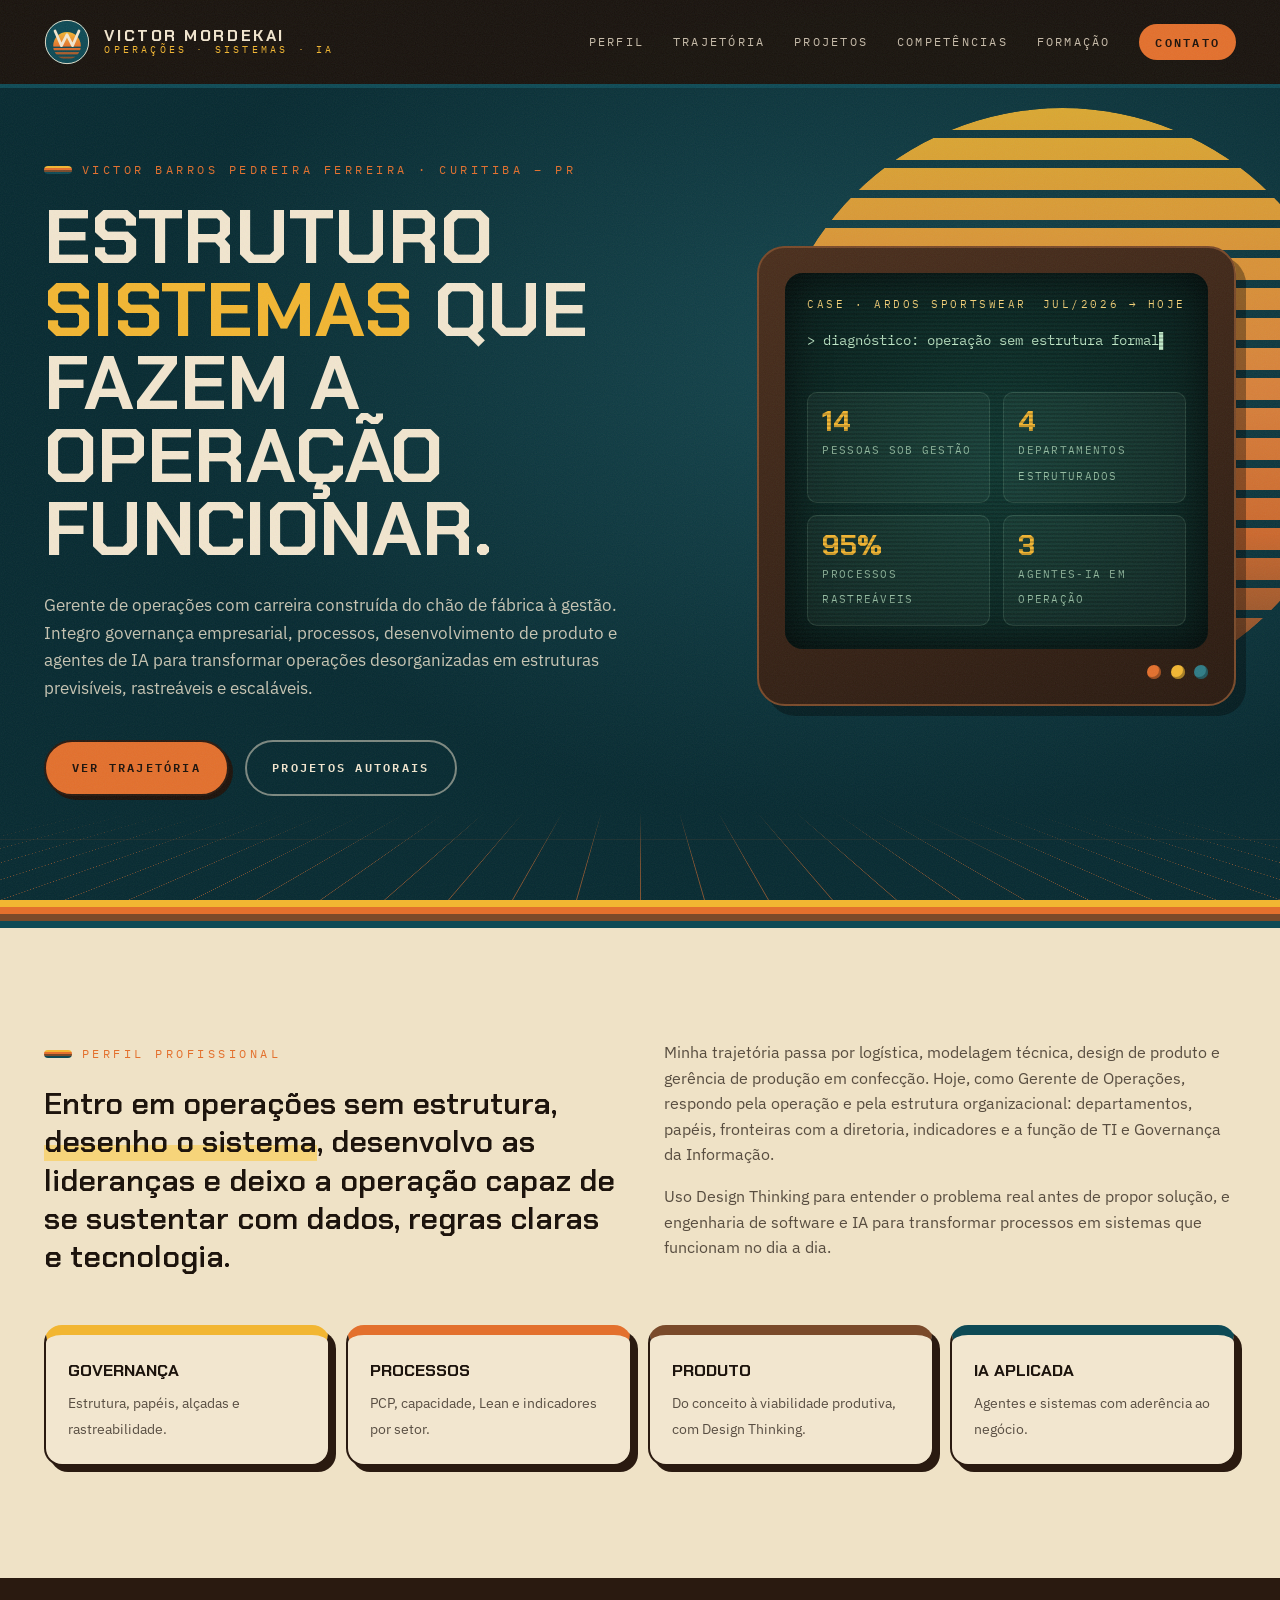
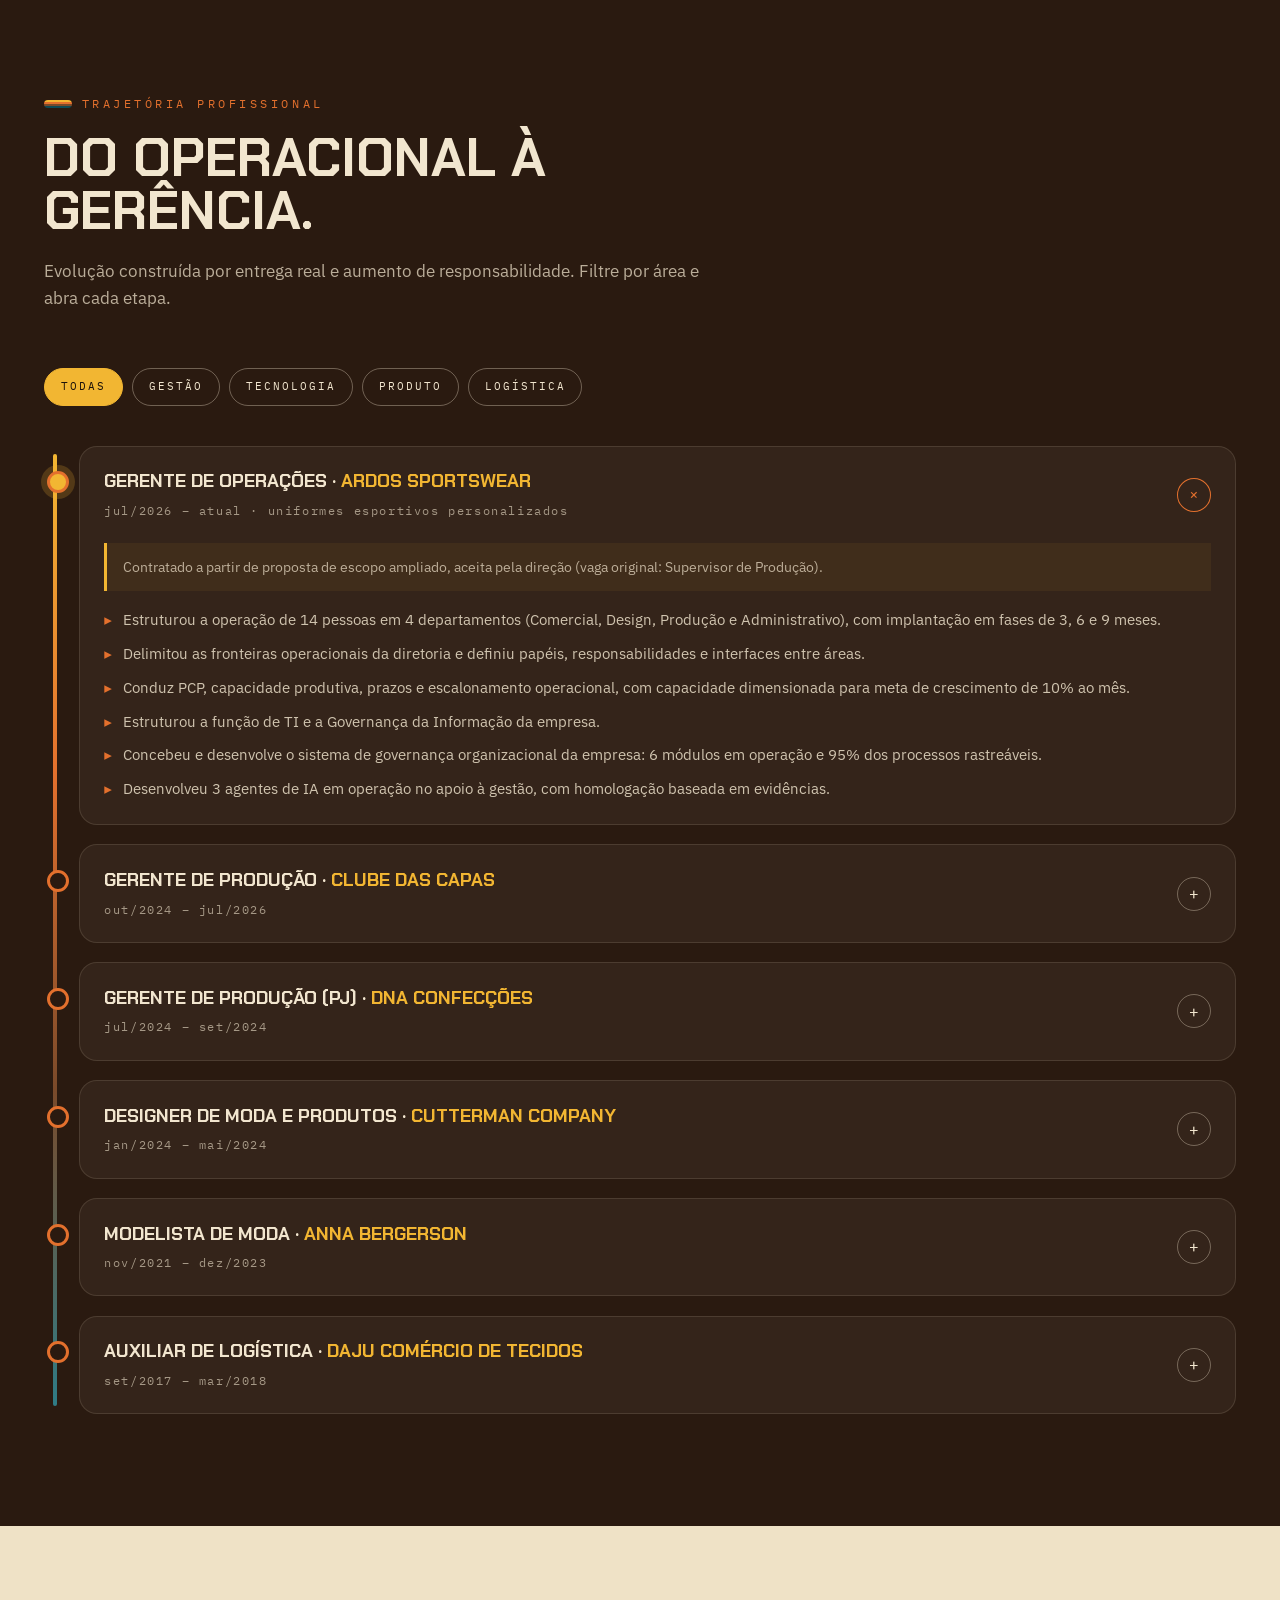
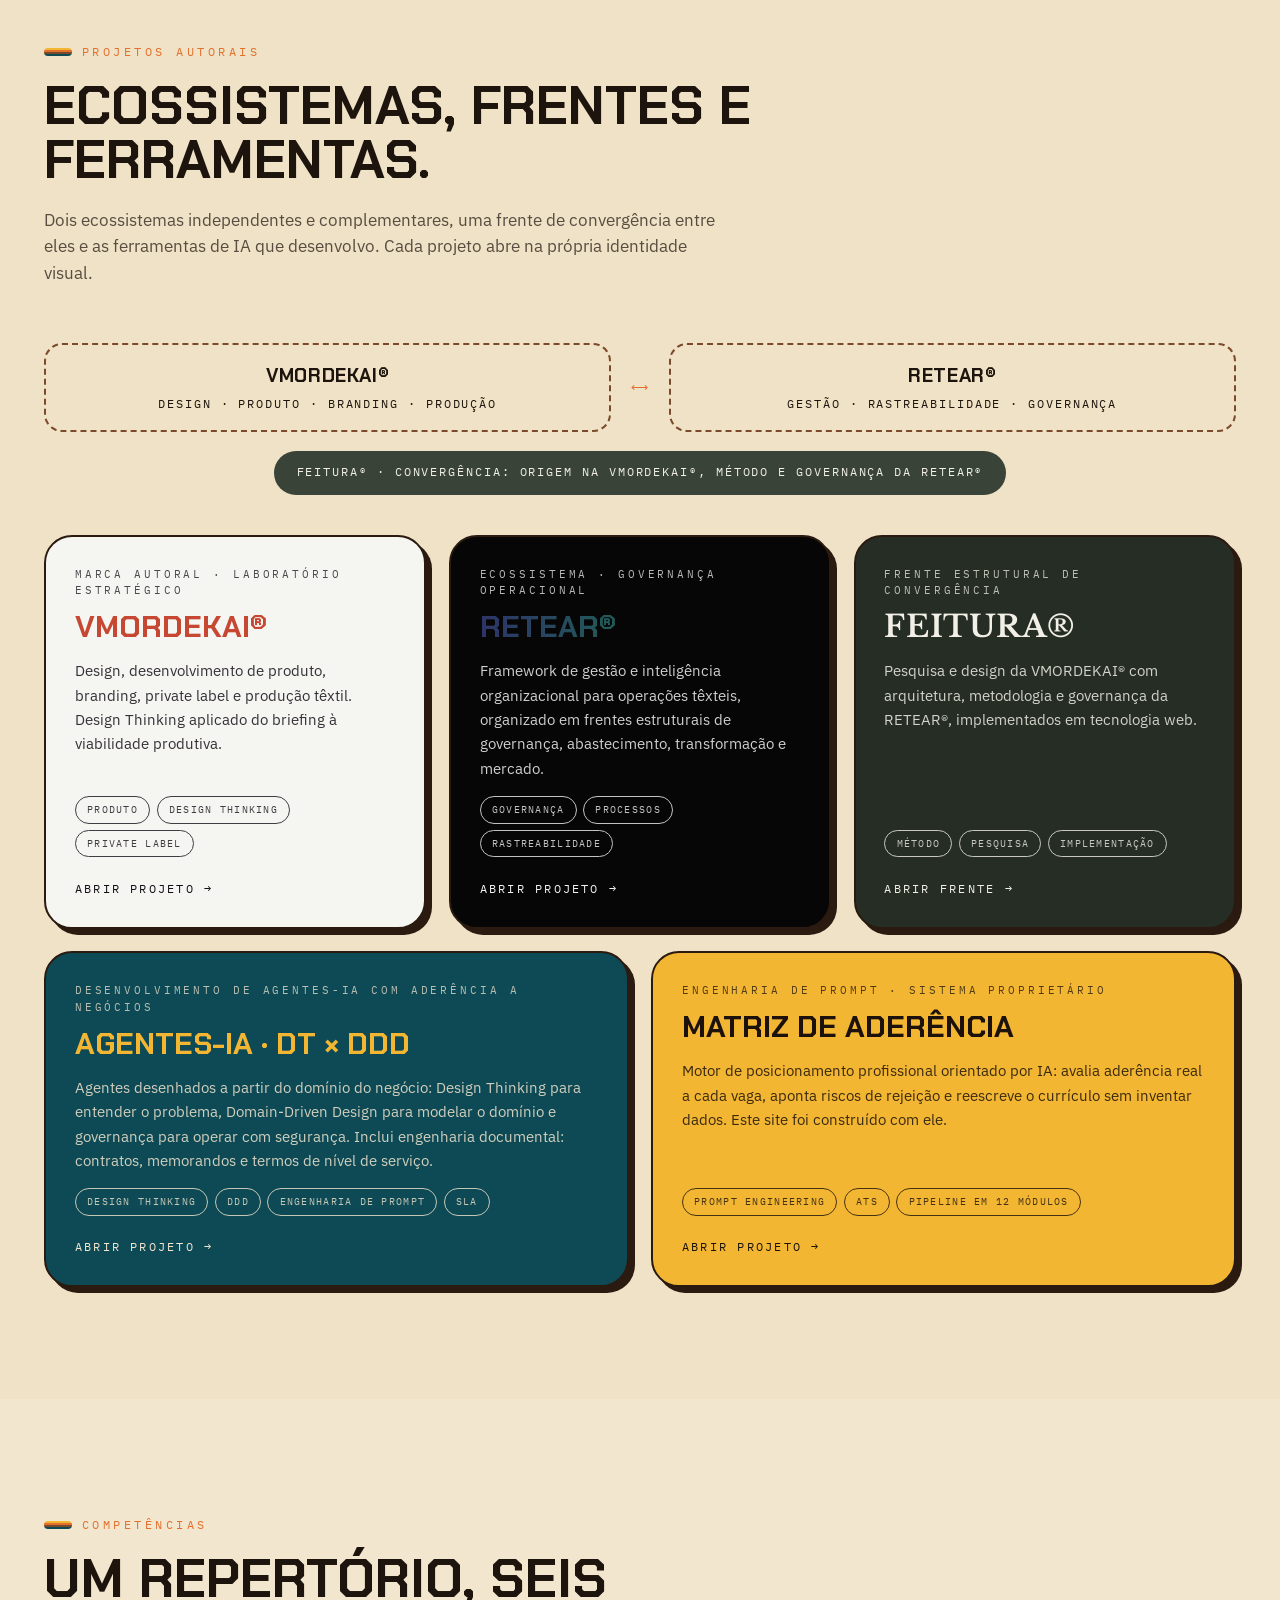
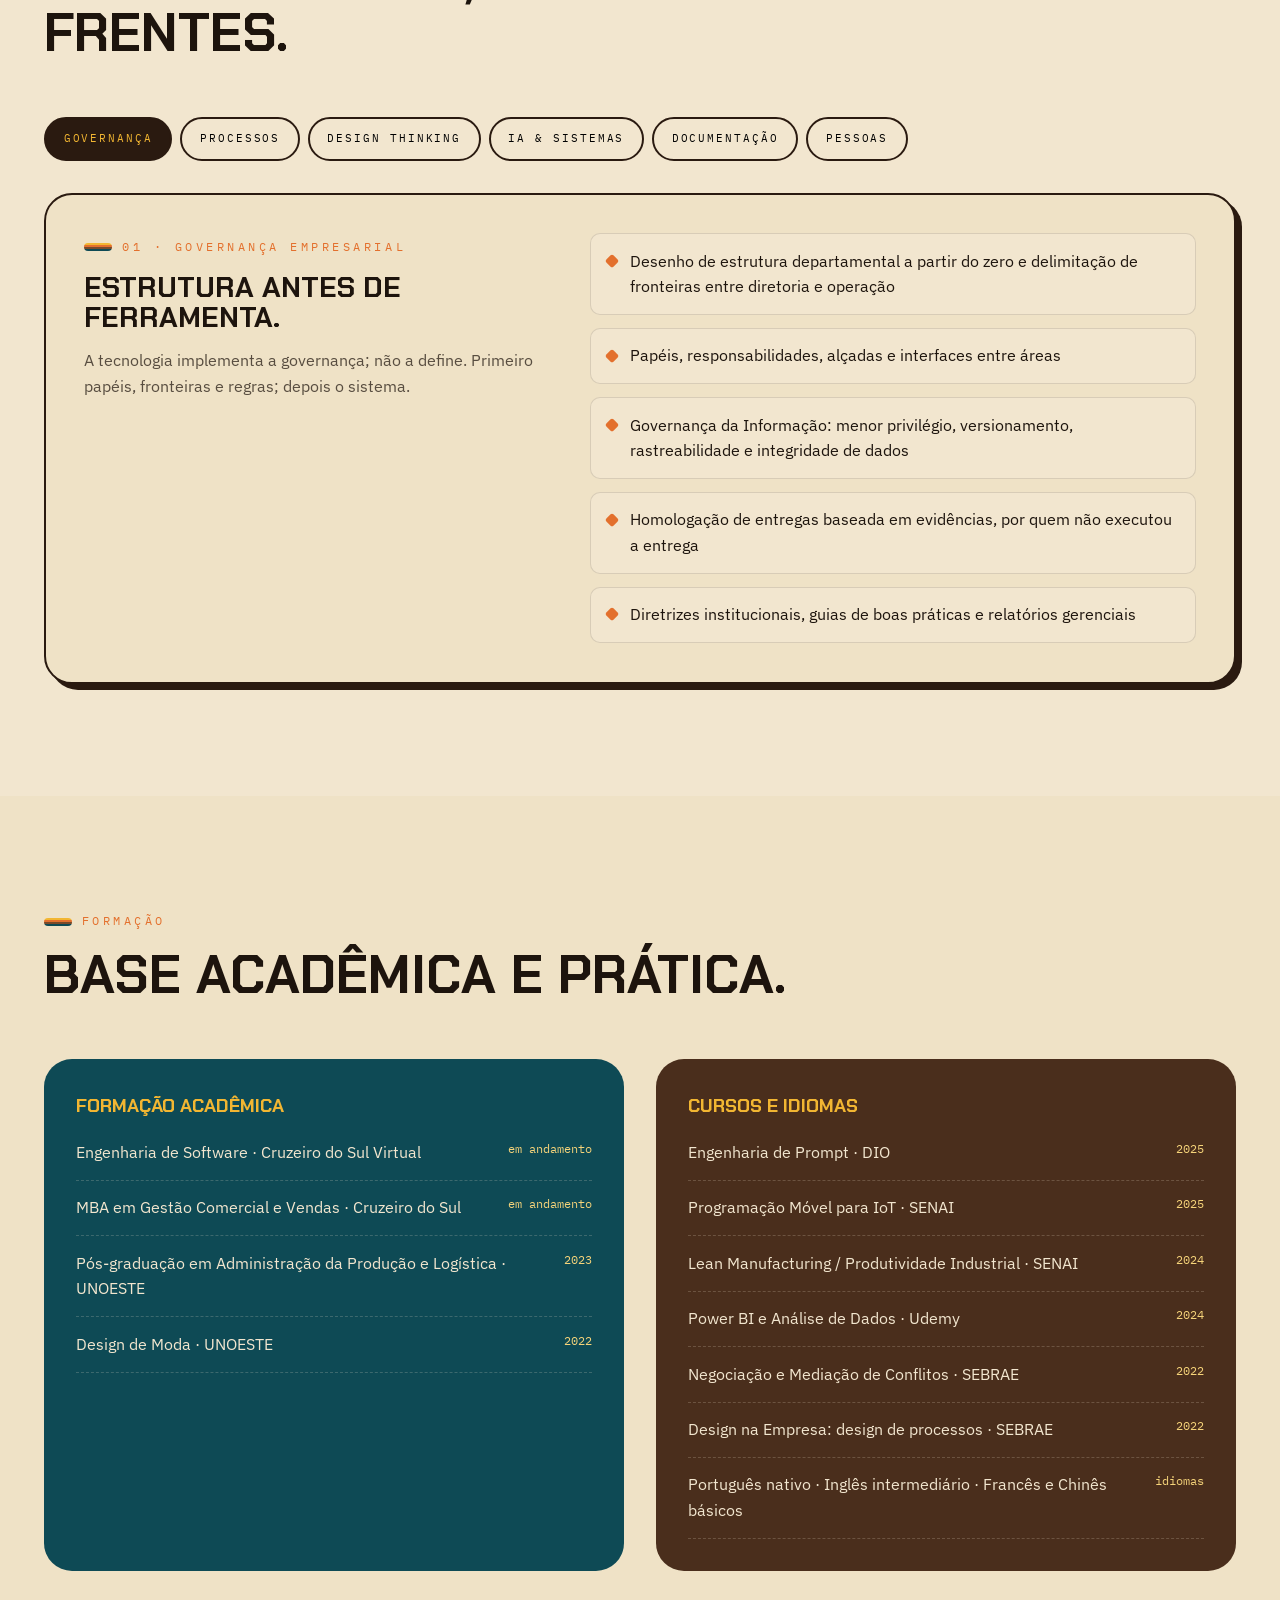
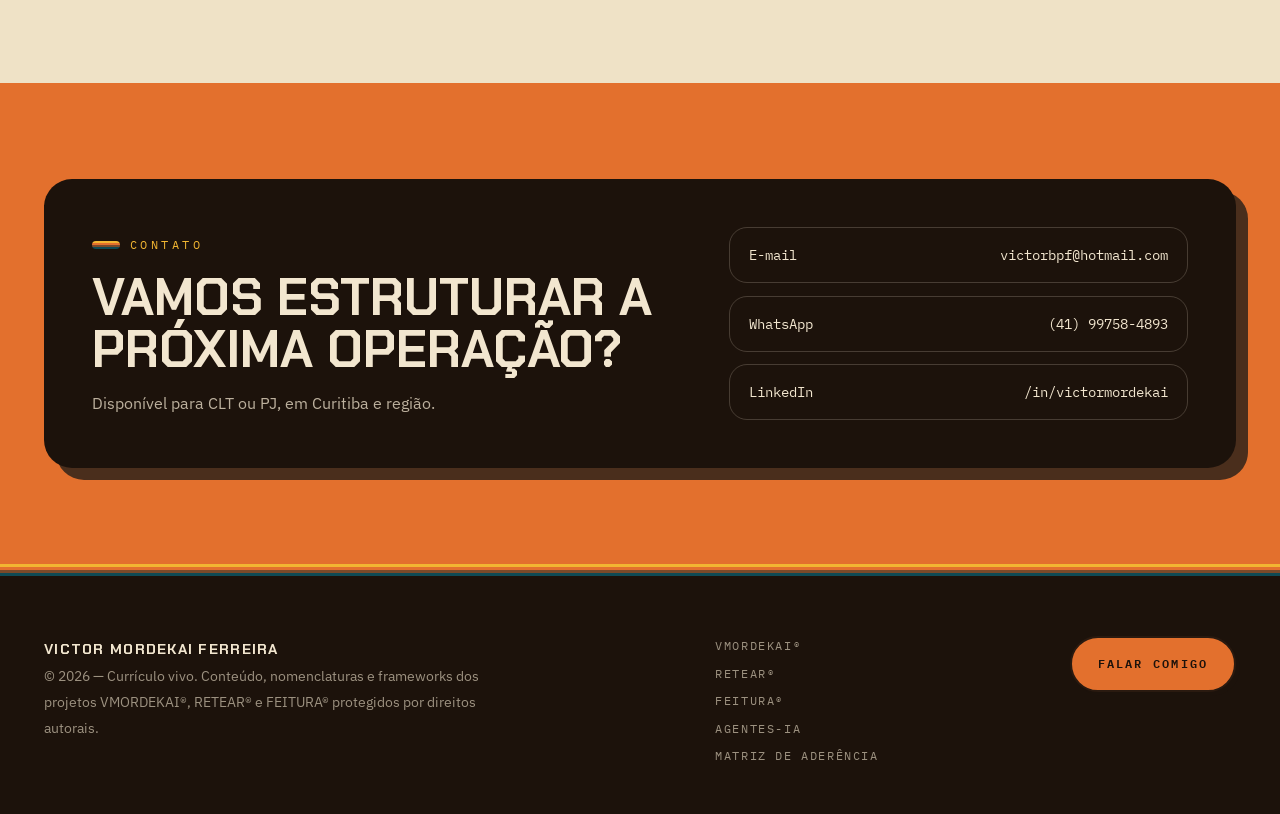
==== index.html @ 7880bbe9 "atualização" ====
<!DOCTYPE html>
<html lang="pt-BR">
<head>

  <!-- ========================================
       META TAGS — CURRÍCULO VIVO · VICTOR MORDEKAI
  ========================================= -->

  <meta charset="utf-8">
  <meta name="viewport" content="width=device-width, initial-scale=1.0">

  <title>Victor Mordekai Ferreira | Governança empresarial, processos, produto e agentes-IA</title>

  <meta name="description"
  content="Currículo vivo de Victor Barros Pedreira Ferreira: gerente de operações e estruturador de sistemas organizacionais. Governança empresarial, processos, desenvolvimento de produto, Design Thinking e agentes de IA com aderência a negócios.">

  <meta name="author" content="Victor Mordekai Ferreira">
  <meta name="theme-color" content="#2a1a10">

  <meta property="og:title" content="Victor Mordekai Ferreira | Currículo vivo">
  <meta property="og:description" content="Do chão de fábrica à governança de dados e IA: estruturação de operações, produtos e sistemas.">
  <meta property="og:type" content="website">
  <meta property="og:locale" content="pt_BR">

  <link rel="icon" type="image/svg+xml" href="assets/icon/vm-mark.svg">

  <!-- ========================================
       TIPOGRAFIA
  ========================================= -->

  <link rel="preconnect" href="https://fonts.googleapis.com">
  <link rel="preconnect" href="https://fonts.gstatic.com" crossorigin>
  <link href="https://fonts.googleapis.com/css2?family=Chakra+Petch:wght@500;600;700&family=IBM+Plex+Mono:wght@400;600&family=IBM+Plex+Sans:wght@400;500;600&family=Libre+Baskerville&display=swap" rel="stylesheet">

  <!-- ========================================
       CSS — NÚCLEO
  ========================================= -->

  <link rel="stylesheet" href="css/core/variables.css">
  <link rel="stylesheet" href="css/core/base.css">
  <link rel="stylesheet" href="css/core/navigation.css">
  <link rel="stylesheet" href="css/core/components.css">
  <link rel="stylesheet" href="css/core/footer.css">
  <link rel="stylesheet" href="css/core/responsive.css">

</head>

<body class="page-curriculo">

  <div class="noise" aria-hidden="true"></div>

  <!-- ========================================
       NAV (estrutura RETEAR®)
  ========================================= -->

  <header class="nav" id="navbar">
    <div class="container nav-inner">

      <button class="menu-toggle" id="menu-toggle" aria-label="Abrir menu" aria-expanded="false" aria-controls="nav-menu">☰</button>

      <a href="index.html" class="logo">
        <img src="assets/icon/vm-mark.svg" alt="" class="logo-symbol">
        <span class="logo-text">
          <span class="name">Victor Mordekai</span>
          <span class="sub">Operações · Sistemas · IA</span>
        </span>
      </a>

      <nav class="nav-menu" id="nav-menu" aria-label="Navegação principal">
        <a href="#perfil">Perfil</a>
        <a href="#trajetoria">Trajetória</a>
        <a href="#projetos">Projetos</a>
        <a href="#competencias">Competências</a>
        <a href="#formacao">Formação</a>
        <a href="#contato" class="nav-cta">Contato</a>
      </nav>

    </div>
  </header>

  <main>

    <!-- ========================================
         HERO
    ========================================= -->

    <section class="hero">

      <div class="hero-sun" aria-hidden="true"></div>
      <div class="hero-horizon" aria-hidden="true"></div>

      <div class="container hero-content">

        <div class="hero-text">

          <span class="eyebrow">Victor Barros Pedreira Ferreira · Curitiba – PR</span>

          <h1>Estruturo <em>sistemas</em> que fazem a operação funcionar.</h1>

          <p>
            Gerente de operações com carreira construída do chão de fábrica à gestão.
            Integro governança empresarial, processos, desenvolvimento de produto e agentes de IA
            para transformar operações desorganizadas em estruturas previsíveis, rastreáveis e escaláveis.
          </p>

          <div class="hero-actions">
            <a href="#trajetoria" class="btn btn-primary">Ver trajetória</a>
            <a href="#projetos" class="btn btn-secondary">Projetos autorais</a>
          </div>

        </div>

        <aside class="console" aria-label="Indicadores do case atual">

          <div class="console-screen">

            <div class="console-head">
              <span>case · ARDOS Sportswear</span>
              <span>jul/2026 → hoje</span>
            </div>

            <p class="console-type" id="console-type" aria-live="off"></p>

            <div class="metrics">
              <div class="metric"><strong data-count="14">14</strong><span>pessoas sob gestão</span></div>
              <div class="metric"><strong data-count="4">4</strong><span>departamentos estruturados</span></div>
              <div class="metric"><strong data-count="95" data-suffix="%">95%</strong><span>processos rastreáveis</span></div>
              <div class="metric"><strong data-count="3">3</strong><span>agentes-IA em operação</span></div>
            </div>

          </div>

          <div class="console-knobs" aria-hidden="true"><i></i><i></i><i></i></div>

        </aside>

      </div>

    </section>

    <div class="stripe-band" aria-hidden="true"></div>

    <!-- ========================================
         PERFIL
    ========================================= -->

    <section class="section" id="perfil">
      <div class="container">

        <div class="profile-grid fade-up">

          <div>
            <span class="eyebrow">Perfil profissional</span>
            <p class="profile-lead" style="margin-top:1.2rem">
              Entro em operações sem estrutura, <mark>desenho o sistema</mark>, desenvolvo as lideranças
              e deixo a operação capaz de se sustentar com dados, regras claras e tecnologia.
            </p>
          </div>

          <div class="profile-text">
            <p>
              Minha trajetória passa por logística, modelagem técnica, design de produto e gerência
              de produção em confecção. Hoje, como Gerente de Operações, respondo pela operação e pela
              estrutura organizacional: departamentos, papéis, fronteiras com a diretoria, indicadores
              e a função de TI e Governança da Informação.
            </p>
            <p>
              Uso Design Thinking para entender o problema real antes de propor solução, e engenharia
              de software e IA para transformar processos em sistemas que funcionam no dia a dia.
            </p>
          </div>

        </div>

        <div class="pillars fade-up">
          <div class="pillar"><b>Governança</b><span>Estrutura, papéis, alçadas e rastreabilidade.</span></div>
          <div class="pillar"><b>Processos</b><span>PCP, capacidade, Lean e indicadores por setor.</span></div>
          <div class="pillar"><b>Produto</b><span>Do conceito à viabilidade produtiva, com Design Thinking.</span></div>
          <div class="pillar"><b>IA aplicada</b><span>Agentes e sistemas com aderência ao negócio.</span></div>
        </div>

      </div>
    </section>

    <!-- ========================================
         TRAJETÓRIA
    ========================================= -->

    <section class="section timeline-section" id="trajetoria">
      <div class="container">

        <div class="section-head fade-up">
          <span class="eyebrow">Trajetória profissional</span>
          <h2>Do operacional à gerência.</h2>
          <p>Evolução construída por entrega real e aumento de responsabilidade. Filtre por área e abra cada etapa.</p>
        </div>

        <div class="filters" role="group" aria-label="Filtrar trajetória">
          <button class="chip is-active" data-filter="todas" aria-pressed="true">Todas</button>
          <button class="chip" data-filter="gestao" aria-pressed="false">Gestão</button>
          <button class="chip" data-filter="tecnologia" aria-pressed="false">Tecnologia</button>
          <button class="chip" data-filter="produto" aria-pressed="false">Produto</button>
          <button class="chip" data-filter="logistica" aria-pressed="false">Logística</button>
        </div>

        <div class="timeline">

          <article class="role is-current" data-area="gestao tecnologia">
            <button class="role-toggle" aria-expanded="false">
              <span>
                <h3>Gerente de Operações · <span class="org">ARDOS Sportswear</span></h3>
                <span class="period">jul/2026 – atual · uniformes esportivos personalizados</span>
              </span>
              <span class="plus" aria-hidden="true">+</span>
            </button>
            <div class="role-body">
              <p class="role-context">Contratado a partir de proposta de escopo ampliado, aceita pela direção (vaga original: Supervisor de Produção).</p>
              <ul>
                <li>Estruturou a operação de 14 pessoas em 4 departamentos (Comercial, Design, Produção e Administrativo), com implantação em fases de 3, 6 e 9 meses.</li>
                <li>Delimitou as fronteiras operacionais da diretoria e definiu papéis, responsabilidades e interfaces entre áreas.</li>
                <li>Conduz PCP, capacidade produtiva, prazos e escalonamento operacional, com capacidade dimensionada para meta de crescimento de 10% ao mês.</li>
                <li>Estruturou a função de TI e a Governança da Informação da empresa.</li>
                <li>Concebeu e desenvolve o sistema de governança organizacional da empresa: 6 módulos em operação e 95% dos processos rastreáveis.</li>
                <li>Desenvolveu 3 agentes de IA em operação no apoio à gestão, com homologação baseada em evidências.</li>
              </ul>
            </div>
          </article>

          <article class="role" data-area="gestao tecnologia">
            <button class="role-toggle" aria-expanded="false">
              <span>
                <h3>Gerente de Produção · <span class="org">Clube das Capas</span></h3>
                <span class="period">out/2024 – jul/2026</span>
              </span>
              <span class="plus" aria-hidden="true">+</span>
            </button>
            <div class="role-body">
              <ul>
                <li>Gestão de equipe e dos processos industriais, alinhando a produção às demandas de clientes.</li>
                <li>Apoio à integração do ERP com os módulos de vendas e CRM, conectando pedido comercial e programação da produção.</li>
                <li>Controle da capacidade produtiva com planilhas próprias em Excel avançado, com algoritmos de capacidade.</li>
              </ul>
            </div>
          </article>

          <article class="role" data-area="gestao">
            <button class="role-toggle" aria-expanded="false">
              <span>
                <h3>Gerente de Produção (PJ) · <span class="org">DNA Confecções</span></h3>
                <span class="period">jul/2024 – set/2024</span>
              </span>
              <span class="plus" aria-hidden="true">+</span>
            </button>
            <div class="role-body">
              <ul>
                <li>Implantação de fluxos produtivos, otimização de prazos de entrega e reorganização da capacidade de produção.</li>
              </ul>
            </div>
          </article>

          <article class="role" data-area="produto">
            <button class="role-toggle" aria-expanded="false">
              <span>
                <h3>Designer de Moda e Produtos · <span class="org">Cutterman Company</span></h3>
                <span class="period">jan/2024 – mai/2024</span>
              </span>
              <span class="plus" aria-hidden="true">+</span>
            </button>
            <div class="role-body">
              <ul>
                <li>Desenvolvimento de produtos autorais, integrando criação e planejamento produtivo.</li>
              </ul>
            </div>
          </article>

          <article class="role" data-area="produto">
            <button class="role-toggle" aria-expanded="false">
              <span>
                <h3>Modelista de Moda · <span class="org">Anna Bergerson</span></h3>
                <span class="period">nov/2021 – dez/2023</span>
              </span>
              <span class="plus" aria-hidden="true">+</span>
            </button>
            <div class="role-body">
              <ul>
                <li>Modelagem e prototipagem técnica, alinhando prazos com a produção e as equipes.</li>
              </ul>
            </div>
          </article>

          <article class="role" data-area="logistica">
            <button class="role-toggle" aria-expanded="false">
              <span>
                <h3>Auxiliar de Logística · <span class="org">Daju Comércio de Tecidos</span></h3>
                <span class="period">set/2017 – mar/2018</span>
              </span>
              <span class="plus" aria-hidden="true">+</span>
            </button>
            <div class="role-body">
              <ul>
                <li>Apoio à cadeia logística, controle de estoque e rotinas de expedição.</li>
              </ul>
            </div>
          </article>

        </div>

      </div>
    </section>

    <!-- ========================================
         PROJETOS AUTORAIS
    ========================================= -->

    <section class="section" id="projetos">
      <div class="container">

        <div class="section-head fade-up">
          <span class="eyebrow">Projetos autorais</span>
          <h2>Ecossistemas, frentes e ferramentas.</h2>
          <p>
            Dois ecossistemas independentes e complementares, uma frente de convergência entre eles
            e as ferramentas de IA que desenvolvo. Cada projeto abre na própria identidade visual.
          </p>
        </div>

        <div class="ecosystem fade-up" aria-label="Hierarquia dos projetos">
          <div class="eco-node"><b>VMORDEKAI®</b>design · produto · branding · produção</div>
          <div class="eco-link" aria-hidden="true">⟷</div>
          <div class="eco-node"><b>RETEAR®</b>gestão · rastreabilidade · governança</div>
          <div class="eco-bridge">FEITURA® · convergência: origem na VMORDEKAI®, método e governança da RETEAR®</div>
        </div>

        <div class="projects">

          <a href="pages/vmordekai.html" class="project-card card-vmordekai fade-up">
            <small>Marca autoral · laboratório estratégico</small>
            <h3>VMORDEKAI®</h3>
            <p>Design, desenvolvimento de produto, branding, private label e produção têxtil. Design Thinking aplicado do briefing à viabilidade produtiva.</p>
            <div class="tag-row"><span>Produto</span><span>Design Thinking</span><span>Private label</span></div>
            <span class="go">Abrir projeto</span>
          </a>

          <a href="pages/retear.html" class="project-card card-retear fade-up">
            <small>Ecossistema · governança operacional</small>
            <h3>RETEAR®</h3>
            <p>Framework de gestão e inteligência organizacional para operações têxteis, organizado em frentes estruturais de governança, abastecimento, transformação e mercado.</p>
            <div class="tag-row"><span>Governança</span><span>Processos</span><span>Rastreabilidade</span></div>
            <span class="go">Abrir projeto</span>
          </a>

          <a href="pages/feitura.html" class="project-card card-feitura fade-up">
            <small>Frente estrutural de convergência</small>
            <h3>FEITURA®</h3>
            <p>Pesquisa e design da VMORDEKAI® com arquitetura, metodologia e governança da RETEAR®, implementados em tecnologia web.</p>
            <div class="tag-row"><span>Método</span><span>Pesquisa</span><span>Implementação</span></div>
            <span class="go">Abrir frente</span>
          </a>

          <a href="pages/agentes-ia.html" class="project-card card-agentes wide fade-up">
            <small>Desenvolvimento de agentes-IA com aderência a negócios</small>
            <h3>Agentes-IA · DT × DDD</h3>
            <p>Agentes desenhados a partir do domínio do negócio: Design Thinking para entender o problema, Domain-Driven Design para modelar o domínio e governança para operar com segurança. Inclui engenharia documental: contratos, memorandos e termos de nível de serviço.</p>
            <div class="tag-row"><span>Design Thinking</span><span>DDD</span><span>Engenharia de prompt</span><span>SLA</span></div>
            <span class="go">Abrir projeto</span>
          </a>

          <a href="pages/matriz-aderencia.html" class="project-card card-matriz wide fade-up">
            <small>Engenharia de prompt · sistema proprietário</small>
            <h3>Matriz de Aderência</h3>
            <p>Motor de posicionamento profissional orientado por IA: avalia aderência real a cada vaga, aponta riscos de rejeição e reescreve o currículo sem inventar dados. Este site foi construído com ele.</p>
            <div class="tag-row"><span>Prompt engineering</span><span>ATS</span><span>Pipeline em 12 módulos</span></div>
            <span class="go">Abrir projeto</span>
          </a>

        </div>

      </div>
    </section>

    <!-- ========================================
         COMPETÊNCIAS
    ========================================= -->

    <section class="section skills-section" id="competencias">
      <div class="container">

        <div class="section-head fade-up">
          <span class="eyebrow">Competências</span>
          <h2>Um repertório, seis frentes.</h2>
        </div>

        <div class="tabs" role="tablist" aria-label="Frentes de competência">
          <button class="tab" role="tab" id="t-gov" aria-controls="p-gov" aria-selected="true">Governança</button>
          <button class="tab" role="tab" id="t-proc" aria-controls="p-proc" aria-selected="false" tabindex="-1">Processos</button>
          <button class="tab" role="tab" id="t-dt" aria-controls="p-dt" aria-selected="false" tabindex="-1">Design Thinking</button>
          <button class="tab" role="tab" id="t-ia" aria-controls="p-ia" aria-selected="false" tabindex="-1">IA &amp; sistemas</button>
          <button class="tab" role="tab" id="t-doc" aria-controls="p-doc" aria-selected="false" tabindex="-1">Documentação</button>
          <button class="tab" role="tab" id="t-pes" aria-controls="p-pes" aria-selected="false" tabindex="-1">Pessoas</button>
        </div>

        <div class="panel" role="tabpanel" id="p-gov" aria-labelledby="t-gov">
          <div>
            <span class="eyebrow">01 · Governança empresarial</span>
            <h3>Estrutura antes de ferramenta.</h3>
            <p>A tecnologia implementa a governança; não a define. Primeiro papéis, fronteiras e regras; depois o sistema.</p>
          </div>
          <ul class="skill-list">
            <li>Desenho de estrutura departamental a partir do zero e delimitação de fronteiras entre diretoria e operação</li>
            <li>Papéis, responsabilidades, alçadas e interfaces entre áreas</li>
            <li>Governança da Informação: menor privilégio, versionamento, rastreabilidade e integridade de dados</li>
            <li>Homologação de entregas baseada em evidências, por quem não executou a entrega</li>
            <li>Diretrizes institucionais, guias de boas práticas e relatórios gerenciais</li>
          </ul>
        </div>

        <div class="panel" role="tabpanel" id="p-proc" aria-labelledby="t-proc" hidden>
          <div>
            <span class="eyebrow">02 · Processos e operação</span>
            <h3>Capacidade real, não capacidade imaginada.</h3>
            <p>Planejamento conectado ao chão de fábrica, com indicadores que reduzem a subjetividade da gestão.</p>
          </div>
          <ul class="skill-list">
            <li>PCP, cronograma, capacidade produtiva, prazos e escalonamento operacional</li>
            <li>Lean Manufacturing, mapeamento e padronização de processos, melhoria contínua</li>
            <li>KPIs operacionais e comportamentais definidos por setor</li>
            <li>Sincronização entre comercial, design, produção e administrativo</li>
            <li>Cadeia completa de confecção: modelagem, corte, costura, acabamento, qualidade e expedição</li>
          </ul>
        </div>

        <div class="panel" role="tabpanel" id="p-dt" aria-labelledby="t-dt" hidden>
          <div>
            <span class="eyebrow">03 · Design Thinking</span>
            <h3>Entender o problema antes de resolver.</h3>
            <p>Imersão, ideação e prototipação aplicadas a produto, processo e sistema, com validação rápida por MVP.</p>
          </div>
          <ul class="skill-list">
            <li>Imersão e diagnóstico operacional com as pessoas que executam o processo</li>
            <li>Briefings estratégicos de produto (B2B) e adequação à capacidade produtiva</li>
            <li>Business Model Canvas, SWOT/TOWS, OKRs e definição de proposta de valor</li>
            <li>MVPs orientados a teste rápido e aprendizagem</li>
            <li>Ponte entre linguagem criativa e linguagem de negócio</li>
          </ul>
        </div>

        <div class="panel" role="tabpanel" id="p-ia" aria-labelledby="t-ia" hidden>
          <div>
            <span class="eyebrow">04 · IA e sistemas</span>
            <h3>Agentes como ferramentas, não como decisores.</h3>
            <p>Arquitetura que separa interface, controle e dados oficiais, com rastreabilidade de ponta a ponta.</p>
          </div>
          <ul class="skill-list">
            <li>Desenvolvimento de agentes de IA com aderência a processos de negócio (DT × DDD)</li>
            <li>Engenharia de prompt aplicada a processos, documentação e análise</li>
            <li>Google Apps Script, Excel avançado/VBA, Power BI, Python, Java, HTML e CSS</li>
            <li>Integração de ERP com vendas e CRM; sistemas em planilha com lógica de ERP</li>
            <li>Métodos ágeis (Scrum, Kanban) aplicados a ciclos de melhoria</li>
          </ul>
        </div>

        <div class="panel" role="tabpanel" id="p-doc" aria-labelledby="t-doc" hidden>
          <div>
            <span class="eyebrow">05 · Engenharia documental</span>
            <h3>O acordo também é um sistema.</h3>
            <p>Documentos que definem escopo, responsabilidade e critério de entrega com a mesma clareza de um processo.</p>
          </div>
          <ul class="skill-list">
            <li>Desenvolvimento de contratos de prestação de serviços e de parceria</li>
            <li>Memorandos e memorandos de entendimento entre partes e áreas</li>
            <li>Termos de nível de serviço (SLA): escopo, indicadores, prazos e responsabilidades</li>
            <li>Atas executivas, diretrizes e documentos de governança</li>
            <li>Critérios de conclusão e evidência para cada entrega</li>
          </ul>
        </div>

        <div class="panel" role="tabpanel" id="p-pes" aria-labelledby="t-pes" hidden>
          <div>
            <span class="eyebrow">06 · Pessoas e liderança</span>
            <h3>Sistemas sustentam pessoas.</h3>
            <p>Gestão de pessoas como frente transversal: estrutura clara reduz conflito e acelera desenvolvimento.</p>
          </div>
          <ul class="skill-list">
            <li>Desenvolvimento de lideranças operacionais</li>
            <li>Mediação estruturada de conflitos, com foco preventivo e em causa raiz</li>
            <li>Recrutamento e seleção, onboarding e cultura organizacional</li>
            <li>Gestão de clima, disciplina e desempenho orientado a resultados</li>
            <li>Negociação com fornecedores, áreas internas e diretoria</li>
          </ul>
        </div>

      </div>
    </section>

    <!-- ========================================
         FORMAÇÃO
    ========================================= -->

    <section class="section" id="formacao">
      <div class="container">

        <div class="section-head fade-up">
          <span class="eyebrow">Formação</span>
          <h2>Base acadêmica e prática.</h2>
        </div>

        <div class="edu-grid">

          <div class="edu-card fade-up">
            <h3>Formação acadêmica</h3>
            <ul>
              <li>Engenharia de Software · Cruzeiro do Sul Virtual <span>em andamento</span></li>
              <li>MBA em Gestão Comercial e Vendas · Cruzeiro do Sul <span>em andamento</span></li>
              <li>Pós-graduação em Administração da Produção e Logística · UNOESTE <span>2023</span></li>
              <li>Design de Moda · UNOESTE <span>2022</span></li>
            </ul>
          </div>

          <div class="edu-card fade-up" style="background:var(--brown-700)">
            <h3>Cursos e idiomas</h3>
            <ul>
              <li>Engenharia de Prompt · DIO <span>2025</span></li>
              <li>Programação Móvel para IoT · SENAI <span>2025</span></li>
              <li>Lean Manufacturing / Produtividade Industrial · SENAI <span>2024</span></li>
              <li>Power BI e Análise de Dados · Udemy <span>2024</span></li>
              <li>Negociação e Mediação de Conflitos · SEBRAE <span>2022</span></li>
              <li>Design na Empresa: design de processos · SEBRAE <span>2022</span></li>
              <li>Português nativo · Inglês intermediário · Francês e Chinês básicos <span>idiomas</span></li>
            </ul>
          </div>

        </div>

      </div>
    </section>

    <!-- ========================================
         CONTATO
    ========================================= -->

    <section class="contact" id="contato">
      <div class="container">

        <div class="contact-box fade-up">

          <div>
            <span class="eyebrow" style="color:var(--yellow)">Contato</span>
            <h2>Vamos estruturar a próxima operação?</h2>
            <p>Disponível para CLT ou PJ, em Curitiba e região.</p>
          </div>

          <ul class="contact-list">
            <li><a href="mailto:victorbpf@hotmail.com">E-mail <span>victorbpf@hotmail.com</span></a></li>
            <li><a href="https://wa.me/5541997584893" target="_blank" rel="noopener noreferrer">WhatsApp <span>(41) 99758-4893</span></a></li>
            <li><a href="https://www.linkedin.com/in/victormordekai" target="_blank" rel="noopener noreferrer">LinkedIn <span>/in/victormordekai</span></a></li>
          </ul>

        </div>

      </div>
    </section>

  </main>

  <!-- ========================================
       FOOTER (estrutura RETEAR®)
  ========================================= -->

  <footer>
    <div class="container footer-inner">

      <p>
        <strong>Victor Mordekai Ferreira</strong><br>
        © <span data-year>2026</span> — Currículo vivo. Conteúdo, nomenclaturas e frameworks dos projetos
        VMORDEKAI®, RETEAR® e FEITURA® protegidos por direitos autorais.
      </p>

      <nav class="footer-links" aria-label="Projetos">
        <a href="pages/vmordekai.html">VMORDEKAI®</a>
        <a href="pages/retear.html">RETEAR®</a>
        <a href="pages/feitura.html">FEITURA®</a>
        <a href="pages/agentes-ia.html">Agentes-IA</a>
        <a href="pages/matriz-aderencia.html">Matriz de Aderência</a>
      </nav>

      <a href="#contato" class="btn btn-primary">Falar comigo</a>

    </div>
  </footer>

  <script src="js/global.js"></script>
  <script src="js/curriculo.js"></script>

</body>
</html>
---- css/core/variables.css ----
/* =========================================================
   variables.css — NÚCLEO DO CURRÍCULO
   Retro-futurismo: marrom, laranja, amarelo e azul petróleo.
   Fonte única de tokens do núcleo. As páginas autorais
   (VMORDEKAI, RETEAR, FEITURA) declaram os próprios tokens
   em css/projetos/<projeto>.css.
========================================================= */

:root{

  /* ---------- Paleta núcleo ---------- */
  --brown-950:#1c120b;
  --brown-900:#2a1a10;
  --brown-700:#4a2e1c;
  --brown-500:#7a4a2a;

  --orange:#e3702d;
  --orange-hot:#f08a3c;

  --yellow:#f2b632;
  --yellow-pale:#f6d47a;

  --petrol-deep:#072a31;
  --petrol:#0e4a55;
  --petrol-light:#2f7c86;

  --cream:#f2e6cf;
  --paper:#efe2c6;
  --ink:#1d140d;
  --ink-soft:rgba(29,20,13,.72);

  /* ---------- Faixas retrô ---------- */
  --stripes:
    linear-gradient(
      180deg,
      var(--yellow) 0 25%,
      var(--orange) 25% 50%,
      var(--brown-500) 50% 75%,
      var(--petrol) 75% 100%
    );

  /* ---------- Tipografia ---------- */
  --font-display:"Chakra Petch", "IBM Plex Sans", system-ui, sans-serif;
  --font-body:"IBM Plex Sans", system-ui, sans-serif;
  --font-mono:"IBM Plex Mono", ui-monospace, monospace;

  /* ---------- Estrutura ---------- */
  --max-width:1240px;
  --nav-height:84px;
  --radius-s:10px;
  --radius-m:18px;
  --radius-l:28px;
  --radius-pill:999px;

  /* ---------- Sombras ---------- */
  --shadow-hard:6px 6px 0 var(--brown-900);
  --shadow-soft:0 24px 60px rgba(28,18,11,.18);

  /* ---------- Movimento ---------- */
  --ease:cubic-bezier(.19,1,.22,1);
  --transition:all .5s var(--ease);
}
---- css/core/base.css ----
/* =========================================================
   base.css — reset, tipografia e utilitários do núcleo
========================================================= */

*{
  margin:0;
  padding:0;
  box-sizing:border-box;
}

html{
  scroll-behavior:smooth;
  scroll-padding-top:var(--nav-height);
}

body{
  font-family:var(--font-body);
  background:var(--paper);
  color:var(--ink);
  line-height:1.6;
  overflow-x:hidden;
  -webkit-font-smoothing:antialiased;
}

img{
  max-width:100%;
  display:block;
}

a{
  color:inherit;
  text-decoration:none;
}

button{
  font:inherit;
}

.container{
  width:100%;
  max-width:var(--max-width);
  margin:0 auto;
  padding:0 1.5rem;
}

/* ---------- Grão de papel (retrô) ---------- */

.noise{
  position:fixed;
  inset:0;
  z-index:2000;
  pointer-events:none;
  opacity:.07;
  background-image:url("data:image/svg+xml,%3Csvg xmlns='http://www.w3.org/2000/svg' width='160' height='160'%3E%3Cfilter id='n'%3E%3CfeTurbulence type='fractalNoise' baseFrequency='.9' numOctaves='3' stitchTiles='stitch'/%3E%3C/filter%3E%3Crect width='100%25' height='100%25' filter='url(%23n)'/%3E%3C/svg%3E");
}

/* ---------- Tipografia ---------- */

.eyebrow{
  display:inline-flex;
  align-items:center;
  gap:.6rem;
  font-family:var(--font-mono);
  font-size:.72rem;
  letter-spacing:.22rem;
  text-transform:uppercase;
  color:var(--orange);
}

.eyebrow::before{
  content:"";
  width:28px;
  height:8px;
  border-radius:4px;
  background:var(--stripes);
}

.display{
  font-family:var(--font-display);
  font-weight:700;
  text-transform:uppercase;
  letter-spacing:-.02em;
  line-height:.98;
}

.section{
  padding:7rem 0;
  position:relative;
}

.section-head{
  max-width:780px;
  margin-bottom:3.5rem;
}

.section-head h2{
  font-family:var(--font-display);
  font-weight:700;
  text-transform:uppercase;
  font-size:clamp(2rem,4.2vw,3.4rem);
  line-height:1;
  margin:1rem 0 1.2rem;
}

.section-head p{
  color:var(--ink-soft);
  font-size:1.05rem;
  max-width:680px;
}

/* ---------- Faixa divisória retrô ---------- */

.stripe-band{
  height:28px;
  background:
    linear-gradient(180deg,
      var(--yellow) 0 25%,
      var(--orange) 25% 50%,
      var(--brown-500) 50% 75%,
      var(--petrol) 75% 100%);
}

/* ---------- Revelação no scroll ---------- */

.fade-up{
  opacity:0;
  transform:translateY(36px);
  transition:opacity .9s var(--ease), transform .9s var(--ease);
}

.fade-up.active{
  opacity:1;
  transform:none;
}

@media (prefers-reduced-motion:reduce){
  *{
    animation:none !important;
    transition:none !important;
  }
  .fade-up{
    opacity:1;
    transform:none;
  }
}
---- css/core/navigation.css ----
/* =========================================================
   navigation.css — estrutura herdada da RETEAR®
   (header.nav > .container.nav-inner > .menu-toggle,
   .logo, nav.nav-menu) com pele retrô do núcleo.
   As páginas autorais sobrescrevem cores via body.page-*.
========================================================= */

.nav{
  position:fixed;
  top:0;
  left:0;
  width:100%;
  z-index:1000;

  background:rgba(28,18,11,.92);
  backdrop-filter:blur(14px);

  border-bottom:4px solid transparent;
  border-image:var(--stripes) 1;

  transition:transform .5s ease, background .5s ease;
}

.nav.hide{
  transform:translateY(-100%);
}

.nav-inner{
  position:relative;
  height:var(--nav-height);

  display:flex;
  align-items:center;
  justify-content:space-between;
  gap:2rem;
}

.logo{
  display:flex;
  align-items:center;
  gap:.9rem;
  color:var(--cream);
}

.logo-symbol{
  width:46px;
  height:46px;
  object-fit:contain;
  flex-shrink:0;
}

.logo-text{
  display:flex;
  flex-direction:column;
  line-height:1.05;
  font-family:var(--font-display);
  text-transform:uppercase;
}

.logo-text .name{
  font-size:1rem;
  font-weight:700;
  letter-spacing:.16rem;
  color:var(--cream);
}

.logo-text .sub{
  font-family:var(--font-mono);
  font-size:.62rem;
  letter-spacing:.2rem;
  color:var(--yellow);
}

.nav-menu{
  display:flex;
  align-items:center;
  gap:1.8rem;

  font-family:var(--font-mono);
  font-size:.74rem;
  letter-spacing:.14rem;
  text-transform:uppercase;
  color:rgba(242,230,207,.8);
}

.nav-menu a{
  position:relative;
  transition:var(--transition);
}

.nav-menu a::after{
  content:"";
  position:absolute;
  left:0;
  bottom:-6px;
  width:0;
  height:2px;
  background:var(--orange);
  transition:var(--transition);
}

.nav-menu a:hover,
.nav-menu a[aria-current="page"]{
  color:var(--yellow);
}

.nav-menu a:hover::after,
.nav-menu a[aria-current="page"]::after{
  width:100%;
}

.nav-menu .nav-cta{
  padding:.55rem 1rem;
  border-radius:var(--radius-pill);
  background:var(--orange);
  color:var(--brown-950);
  font-weight:600;
}

.nav-menu .nav-cta::after{
  display:none;
}

.nav-menu .nav-cta:hover{
  background:var(--yellow);
  color:var(--brown-950);
}

.menu-toggle{
  display:none;
  background:none;
  border:none;
  color:var(--cream);
  font-size:1.8rem;
  cursor:pointer;
}
---- css/core/components.css ----
/* =========================================================
   components.css — componentes do núcleo (currículo)
========================================================= */

/* ---------- Botões ---------- */

.btn{
  display:inline-flex;
  align-items:center;
  justify-content:center;
  gap:.6rem;

  padding:1rem 1.6rem;
  border-radius:var(--radius-pill);
  border:2px solid var(--brown-900);

  font-family:var(--font-mono);
  font-size:.78rem;
  font-weight:600;
  letter-spacing:.14rem;
  text-transform:uppercase;

  cursor:pointer;
  transition:transform .25s var(--ease), box-shadow .25s var(--ease), background .25s;
}

.btn-primary{
  background:var(--orange);
  color:var(--brown-950);
  box-shadow:4px 4px 0 var(--brown-950);
}

.btn-primary:hover{
  background:var(--yellow);
  transform:translate(-2px,-2px);
  box-shadow:6px 6px 0 var(--brown-950);
}

.btn-secondary{
  background:transparent;
  color:var(--cream);
  border-color:rgba(242,230,207,.5);
}

.btn-secondary:hover{
  border-color:var(--yellow);
  color:var(--yellow);
}

.btn-dark{
  background:var(--brown-900);
  color:var(--cream);
}

.btn-dark:hover{
  background:var(--petrol);
}

/* =========================================================
   HERO
========================================================= */

.hero{
  position:relative;
  min-height:100vh;
  padding:calc(var(--nav-height) + 4rem) 0 0;

  background:
    radial-gradient(ellipse at 70% 40%, rgba(47,124,134,.35), transparent 60%),
    var(--petrol-deep);
  color:var(--cream);
  overflow:hidden;

  display:flex;
  flex-direction:column;
}

.hero-sun{
  position:absolute;
  right:-6vw;
  top:12vh;
  width:min(46vw,620px);
  aspect-ratio:1;
  border-radius:50%;

  background:linear-gradient(180deg, var(--yellow) 0%, var(--orange-hot) 48%, var(--orange) 72%, var(--brown-500) 100%);

  -webkit-mask:repeating-linear-gradient(180deg, #000 0 22px, transparent 22px 30px);
  mask:repeating-linear-gradient(180deg, #000 0 22px, transparent 22px 30px);

  opacity:.9;
  animation:sunRise 2.4s var(--ease) both;
}

.hero-horizon{
  position:absolute;
  left:-20%;
  right:-20%;
  bottom:0;
  height:34vh;

  background-image:
    linear-gradient(rgba(227,112,45,.55) 1.5px, transparent 1.5px),
    linear-gradient(90deg, rgba(227,112,45,.55) 1.5px, transparent 1.5px);
  background-size:64px 64px;

  transform:perspective(420px) rotateX(62deg);
  transform-origin:bottom;
  -webkit-mask:linear-gradient(to top, #000 30%, transparent 100%);
  mask:linear-gradient(to top, #000 30%, transparent 100%);

  animation:gridRun 6s linear infinite;
}

.hero-content{
  position:relative;
  z-index:2;
  flex:1;

  display:grid;
  grid-template-columns:1.25fr .9fr;
  align-items:center;
  gap:3rem;
  padding-bottom:6rem;
}

.hero-text h1{
  font-family:var(--font-display);
  font-weight:700;
  text-transform:uppercase;
  font-size:clamp(2.6rem,6vw,5.4rem);
  line-height:.95;
  margin:1.2rem 0 1.6rem;
}

.hero-text h1 em{
  font-style:normal;
  color:var(--yellow);
}

.hero-text p{
  max-width:600px;
  font-size:1.08rem;
  color:rgba(242,230,207,.82);
}

.hero-actions{
  display:flex;
  flex-wrap:wrap;
  gap:1rem;
  margin-top:2.4rem;
}

/* ---------- Console CRT ---------- */

.console{
  position:relative;
  padding:1.6rem;
  border-radius:var(--radius-l);
  background:linear-gradient(160deg, var(--brown-700), var(--brown-900));
  border:2px solid var(--brown-500);
  box-shadow:10px 10px 0 rgba(0,0,0,.35);
}

.console-screen{
  position:relative;
  border-radius:var(--radius-m);
  padding:1.4rem;
  background:radial-gradient(ellipse at center, #0f3a33 0%, #071c19 100%);
  color:#bfe9c8;
  font-family:var(--font-mono);
  overflow:hidden;
  box-shadow:inset 0 0 40px rgba(0,0,0,.7);
}

.console-screen::after{
  content:"";
  position:absolute;
  inset:0;
  background:repeating-linear-gradient(180deg, rgba(0,0,0,.18) 0 2px, transparent 2px 4px);
  pointer-events:none;
}

.console-head{
  display:flex;
  justify-content:space-between;
  font-size:.66rem;
  letter-spacing:.16rem;
  text-transform:uppercase;
  color:var(--yellow-pale);
  margin-bottom:1rem;
}

.console-type{
  min-height:3.2em;
  font-size:.86rem;
  line-height:1.6;
}

.console-type::after{
  content:"▌";
  animation:blink 1s steps(1) infinite;
}

.metrics{
  display:grid;
  grid-template-columns:repeat(2,1fr);
  gap:.8rem;
  margin-top:1.2rem;
}

.metric{
  padding:.9rem;
  border-radius:var(--radius-s);
  background:rgba(191,233,200,.06);
  border:1px solid rgba(191,233,200,.14);
}

.metric strong{
  display:block;
  font-family:var(--font-display);
  font-size:1.8rem;
  line-height:1;
  color:var(--yellow);
}

.metric span{
  font-size:.66rem;
  letter-spacing:.08rem;
  text-transform:uppercase;
  color:rgba(191,233,200,.75);
}

.console-knobs{
  display:flex;
  gap:.6rem;
  margin-top:1rem;
  justify-content:flex-end;
}

.console-knobs i{
  width:14px;
  height:14px;
  border-radius:50%;
  background:var(--orange);
  box-shadow:inset -2px -2px 0 rgba(0,0,0,.3);
}

.console-knobs i:nth-child(2){ background:var(--yellow); }
.console-knobs i:nth-child(3){ background:var(--petrol-light); }

/* =========================================================
   PERFIL
========================================================= */

.profile-grid{
  display:grid;
  grid-template-columns:1fr 1fr;
  gap:3rem;
  align-items:start;
}

.profile-lead{
  font-family:var(--font-display);
  font-size:clamp(1.4rem,2.4vw,2rem);
  line-height:1.25;
  font-weight:600;
}

.profile-lead mark{
  background:linear-gradient(transparent 60%, var(--yellow-pale) 60%);
  color:inherit;
}

.profile-text p + p{
  margin-top:1rem;
}

.profile-text p{
  color:var(--ink-soft);
}

.pillars{
  display:grid;
  grid-template-columns:repeat(4,1fr);
  gap:1rem;
  margin-top:3rem;
}

.pillar{
  padding:1.4rem;
  border-radius:var(--radius-m);
  background:var(--cream);
  border:2px solid var(--brown-900);
  box-shadow:var(--shadow-hard);
}

.pillar b{
  display:block;
  font-family:var(--font-display);
  text-transform:uppercase;
  font-size:1.05rem;
  margin-bottom:.4rem;
}

.pillar span{
  font-size:.88rem;
  color:var(--ink-soft);
}

.pillar:nth-child(1){ border-top:10px solid var(--yellow); }
.pillar:nth-child(2){ border-top:10px solid var(--orange); }
.pillar:nth-child(3){ border-top:10px solid var(--brown-500); }
.pillar:nth-child(4){ border-top:10px solid var(--petrol); }

/* =========================================================
   TRAJETÓRIA (timeline)
========================================================= */

.timeline-section{
  background:var(--brown-900);
  color:var(--cream);
}

.timeline-section .section-head p{
  color:rgba(242,230,207,.72);
}

.filters{
  display:flex;
  flex-wrap:wrap;
  gap:.6rem;
  margin-bottom:2.5rem;
}

.chip{
  padding:.55rem 1rem;
  border-radius:var(--radius-pill);
  border:1.5px solid rgba(242,230,207,.35);
  background:transparent;
  color:var(--cream);
  font-family:var(--font-mono);
  font-size:.7rem;
  letter-spacing:.12rem;
  text-transform:uppercase;
  cursor:pointer;
  transition:var(--transition);
}

.chip:hover{
  border-color:var(--yellow);
}

.chip.is-active{
  background:var(--yellow);
  border-color:var(--yellow);
  color:var(--brown-950);
}

.timeline{
  position:relative;
  display:grid;
  gap:1.2rem;
  padding-left:2.2rem;
}

.timeline::before{
  content:"";
  position:absolute;
  left:.55rem;
  top:.5rem;
  bottom:.5rem;
  width:4px;
  border-radius:2px;
  background:linear-gradient(var(--yellow), var(--orange), var(--brown-500), var(--petrol-light));
}

.role{
  position:relative;
  border-radius:var(--radius-m);
  background:rgba(242,230,207,.05);
  border:1px solid rgba(242,230,207,.12);
  transition:opacity .4s, transform .4s var(--ease), border-color .3s;
}

.role::before{
  content:"";
  position:absolute;
  left:-2.05rem;
  top:1.55rem;
  width:16px;
  height:16px;
  border-radius:50%;
  background:var(--brown-900);
  border:3px solid var(--orange);
}

.role.is-current::before{
  background:var(--yellow);
  box-shadow:0 0 0 6px rgba(242,182,50,.2);
}

.role.is-hidden{
  display:none;
}

.role-toggle{
  width:100%;
  display:grid;
  grid-template-columns:1fr auto;
  align-items:center;
  gap:1rem;
  padding:1.3rem 1.5rem;
  background:none;
  border:none;
  color:inherit;
  text-align:left;
  cursor:pointer;
}

.role-toggle h3{
  font-family:var(--font-display);
  text-transform:uppercase;
  font-size:1.15rem;
}

.role-toggle .org{
  color:var(--yellow);
}

.role-toggle .period{
  font-family:var(--font-mono);
  font-size:.72rem;
  letter-spacing:.1rem;
  color:rgba(242,230,207,.6);
}

.role-toggle .plus{
  width:34px;
  height:34px;
  border-radius:50%;
  display:grid;
  place-items:center;
  border:1.5px solid rgba(242,230,207,.35);
  font-family:var(--font-mono);
  transition:transform .4s var(--ease);
}

.role.is-open .plus{
  transform:rotate(45deg);
  border-color:var(--orange);
  color:var(--orange);
}

.role-body{
  max-height:0;
  overflow:hidden;
  transition:max-height .6s var(--ease);
}

.role-body ul{
  list-style:none;
  padding:0 1.5rem 1.5rem;
  display:grid;
  gap:.6rem;
}

.role-body li{
  position:relative;
  padding-left:1.2rem;
  color:rgba(242,230,207,.82);
  font-size:.95rem;
}

.role-body li::before{
  content:"▸";
  position:absolute;
  left:0;
  color:var(--orange);
}

.role-context{
  margin:0 1.5rem 1rem;
  padding:.8rem 1rem;
  border-left:3px solid var(--yellow);
  font-size:.86rem;
  color:rgba(242,230,207,.7);
  background:rgba(242,182,50,.06);
}

/* =========================================================
   PROJETOS AUTORAIS (hub + hierarquia)
========================================================= */

.ecosystem{
  display:grid;
  grid-template-columns:1fr auto 1fr;
  align-items:center;
  gap:1.2rem;
  margin-bottom:2.5rem;
  font-family:var(--font-mono);
  font-size:.72rem;
  letter-spacing:.12rem;
  text-transform:uppercase;
}

.eco-node{
  padding:1rem 1.2rem;
  border-radius:var(--radius-m);
  border:2px dashed var(--brown-500);
  text-align:center;
}

.eco-node b{
  display:block;
  font-family:var(--font-display);
  font-size:1.2rem;
  letter-spacing:.04rem;
  margin-bottom:.2rem;
}

.eco-link{
  text-align:center;
  color:var(--orange);
}

.eco-bridge{
  grid-column:1 / -1;
  justify-self:center;
  padding:.8rem 1.4rem;
  border-radius:var(--radius-pill);
  background:#394337;
  color:#f1efe6;
}

.projects{
  display:grid;
  grid-template-columns:repeat(6,1fr);
  gap:1.4rem;
}

.project-card{
  position:relative;
  grid-column:span 2;
  display:flex;
  flex-direction:column;
  min-height:330px;
  padding:1.8rem;
  border-radius:var(--radius-l);
  border:2px solid var(--brown-900);
  box-shadow:var(--shadow-hard);
  overflow:hidden;
  transition:transform .35s var(--ease), box-shadow .35s var(--ease);
}

.project-card:hover{
  transform:translate(-4px,-4px);
  box-shadow:10px 10px 0 var(--brown-900);
}

.project-card.wide{
  grid-column:span 3;
}

.project-card small{
  font-family:var(--font-mono);
  font-size:.66rem;
  letter-spacing:.18rem;
  text-transform:uppercase;
  opacity:.75;
}

.project-card h3{
  font-family:var(--font-display);
  font-size:1.9rem;
  line-height:1;
  text-transform:uppercase;
  margin:.8rem 0 1rem;
}

.project-card p{
  font-size:.95rem;
  opacity:.85;
  flex:1;
}

.project-card .go{
  margin-top:1.4rem;
  font-family:var(--font-mono);
  font-size:.72rem;
  letter-spacing:.14rem;
  text-transform:uppercase;
}

.project-card .go::after{
  content:" →";
  transition:margin .3s;
}

.project-card:hover .go::after{
  margin-left:.4rem;
}

/* identidades nos cards — prévia do ID visual de cada projeto */

.card-vmordekai{ background:rgb(245,245,242); color:rgb(20,15,22); }
.card-vmordekai h3{ color:rgb(198,72,50); }

.card-retear{ background:#060606; color:#f2f2f2; }
.card-retear h3{ background:linear-gradient(90deg,rgb(45,52,104),rgb(31,97,84),#83b4bb); -webkit-background-clip:text; background-clip:text; color:transparent; }

.card-feitura{ background:#252d25; color:#f1efe6; }
.card-feitura h3{ font-family:"Libre Baskerville", Georgia, serif; text-transform:none; letter-spacing:.02em; }

.card-agentes{ background:var(--petrol); color:var(--cream); }
.card-agentes h3{ color:var(--yellow); }

.card-matriz{ background:var(--yellow); color:var(--brown-950); }

.tag-row{
  display:flex;
  flex-wrap:wrap;
  gap:.4rem;
  margin-top:1rem;
}

.tag-row span{
  padding:.3rem .7rem;
  border-radius:var(--radius-pill);
  border:1px solid currentColor;
  font-family:var(--font-mono);
  font-size:.62rem;
  letter-spacing:.08rem;
  text-transform:uppercase;
  opacity:.8;
}

/* =========================================================
   COMPETÊNCIAS (abas)
========================================================= */

.skills-section{
  background:var(--cream);
}

.tabs{
  display:flex;
  flex-wrap:wrap;
  gap:.5rem;
  margin-bottom:2rem;
}

.tab{
  padding:.7rem 1.1rem;
  border-radius:var(--radius-pill);
  border:2px solid var(--brown-900);
  background:transparent;
  font-family:var(--font-mono);
  font-size:.7rem;
  letter-spacing:.12rem;
  text-transform:uppercase;
  cursor:pointer;
  transition:var(--transition);
}

.tab[aria-selected="true"]{
  background:var(--brown-900);
  color:var(--yellow);
}

.panel{
  display:grid;
  grid-template-columns:1fr 1.3fr;
  gap:2.5rem;
  padding:2.4rem;
  border-radius:var(--radius-l);
  background:var(--paper);
  border:2px solid var(--brown-900);
  box-shadow:var(--shadow-hard);
}

.panel[hidden]{
  display:none;
}

.panel h3{
  font-family:var(--font-display);
  text-transform:uppercase;
  font-size:1.8rem;
  line-height:1.05;
  margin:.8rem 0 1rem;
}

.panel > div > p{
  color:var(--ink-soft);
}

.skill-list{
  list-style:none;
  display:grid;
  gap:.8rem;
}

.skill-list li{
  display:grid;
  grid-template-columns:auto 1fr;
  gap:.8rem;
  align-items:start;
  padding:.9rem 1rem;
  border-radius:var(--radius-s);
  background:var(--cream);
  border:1px solid rgba(29,20,13,.12);
}

.skill-list li::before{
  content:"";
  width:10px;
  height:10px;
  margin-top:.45rem;
  border-radius:2px;
  background:var(--orange);
  transform:rotate(45deg);
}

/* =========================================================
   FORMAÇÃO
========================================================= */

.edu-grid{
  display:grid;
  grid-template-columns:1fr 1fr;
  gap:2rem;
}

.edu-card{
  padding:2rem;
  border-radius:var(--radius-l);
  background:var(--petrol);
  color:var(--cream);
}

.edu-card h3{
  font-family:var(--font-display);
  text-transform:uppercase;
  color:var(--yellow);
  margin-bottom:1.2rem;
}

.edu-card ul{
  list-style:none;
  display:grid;
  gap:.9rem;
}

.edu-card li{
  display:grid;
  grid-template-columns:1fr auto;
  gap:1rem;
  padding-bottom:.9rem;
  border-bottom:1px dashed rgba(242,230,207,.2);
}

.edu-card li span{
  font-family:var(--font-mono);
  font-size:.72rem;
  color:var(--yellow-pale);
  white-space:nowrap;
}

/* =========================================================
   CONTATO
========================================================= */

.contact{
  padding:6rem 0;
  background:var(--orange);
}

.contact-box{
  display:grid;
  grid-template-columns:1.3fr 1fr;
  gap:2.5rem;
  align-items:center;
  padding:3rem;
  border-radius:var(--radius-l);
  background:var(--brown-950);
  color:var(--cream);
  box-shadow:12px 12px 0 var(--brown-700);
}

.contact-box h2{
  font-family:var(--font-display);
  text-transform:uppercase;
  font-size:clamp(2rem,4vw,3.2rem);
  line-height:1;
  margin:1rem 0;
}

.contact-box p{
  color:rgba(242,230,207,.75);
}

.contact-list{
  list-style:none;
  display:grid;
  gap:.8rem;
  font-family:var(--font-mono);
  font-size:.86rem;
}

.contact-list a{
  display:flex;
  justify-content:space-between;
  gap:1rem;
  padding:1rem 1.2rem;
  border-radius:var(--radius-m);
  border:1px solid rgba(242,230,207,.2);
  transition:var(--transition);
}

.contact-list a:hover{
  border-color:var(--yellow);
  color:var(--yellow);
}

/* =========================================================
   CABEÇALHO DAS PÁGINAS INTERNAS (trilha)
========================================================= */

.crumbs{
  display:flex;
  flex-wrap:wrap;
  align-items:center;
  gap:.5rem;
  font-family:var(--font-mono);
  font-size:.7rem;
  letter-spacing:.12rem;
  text-transform:uppercase;
  opacity:.8;
}

.crumbs a:hover{
  text-decoration:underline;
}

.crumbs span[aria-hidden]{
  opacity:.5;
}

/* =========================================================
   ANIMAÇÕES
========================================================= */

@keyframes sunRise{
  from{ transform:translateY(80px); opacity:0; }
  to{ transform:none; opacity:.9; }
}

@keyframes gridRun{
  from{ background-position:0 0, 0 0; }
  to{ background-position:0 64px, 0 0; }
}

@keyframes blink{
  50%{ opacity:0; }
}
---- css/core/footer.css ----
/* =========================================================
   footer.css — estrutura herdada da RETEAR®
   (footer > .container.footer-inner)
========================================================= */

footer{
  position:relative;
  padding:4.5rem 0 3rem;
  background:var(--brown-950);
  color:rgba(242,230,207,.6);
}

footer::before{
  content:"";
  position:absolute;
  top:0;
  left:0;
  right:0;
  height:12px;
  background:var(--stripes);
}

.footer-inner{
  display:flex;
  justify-content:space-between;
  align-items:flex-start;
  gap:2.5rem;
  flex-wrap:wrap;
}

.footer-inner p{
  line-height:1.8;
  max-width:480px;
  font-size:.9rem;
}

.footer-inner strong{
  color:var(--cream);
  font-family:var(--font-display);
  letter-spacing:.08rem;
  text-transform:uppercase;
}

.footer-links{
  display:flex;
  flex-direction:column;
  gap:.5rem;
  font-family:var(--font-mono);
  font-size:.76rem;
  letter-spacing:.1rem;
  text-transform:uppercase;
}

.footer-links a:hover{
  color:var(--yellow);
}
---- css/core/responsive.css ----
/* =========================================================
   responsive.css — núcleo (mesma lógica do menu RETEAR®)
========================================================= */

@media (max-width:1100px){

  .hero-content,
  .profile-grid,
  .panel,
  .contact-box{
    grid-template-columns:1fr;
  }

  .pillars{
    grid-template-columns:repeat(2,1fr);
  }

  .projects{
    grid-template-columns:repeat(2,1fr);
  }

  .project-card,
  .project-card.wide{
    grid-column:span 1;
  }

  .hero-sun{
    width:70vw;
    right:-20vw;
    opacity:.55;
  }
}

@media (max-width:860px){

  .nav-menu{
    display:none;
  }

  .menu-toggle{
    display:block;
    position:absolute;
    right:1rem;
    top:50%;
    transform:translateY(-50%);
    z-index:1300;
  }

  #nav-menu.active{
    display:flex;
    flex-direction:column;
    align-items:flex-start;
    gap:1.2rem;

    position:absolute;
    top:calc(var(--nav-height) + .5rem);
    right:1rem;
    width:280px;
    padding:1.4rem;

    background:linear-gradient(160deg, var(--brown-700), var(--brown-950));
    border:2px solid var(--orange);
    border-radius:var(--radius-m);
    z-index:1200;
  }

  .edu-grid,
  .projects{
    grid-template-columns:1fr;
  }

  .ecosystem{
    grid-template-columns:1fr;
  }

  .eco-link{
    transform:rotate(90deg);
  }

  .section{
    padding:5rem 0;
  }

  .footer-inner{
    flex-direction:column;
  }
}

@media (max-width:560px){

  .pillars,
  .metrics{
    grid-template-columns:1fr 1fr;
  }

  .panel,
  .contact-box{
    padding:1.6rem;
  }

  .hero-actions .btn{
    width:100%;
  }

  .role-toggle{
    padding:1.1rem;
  }
}
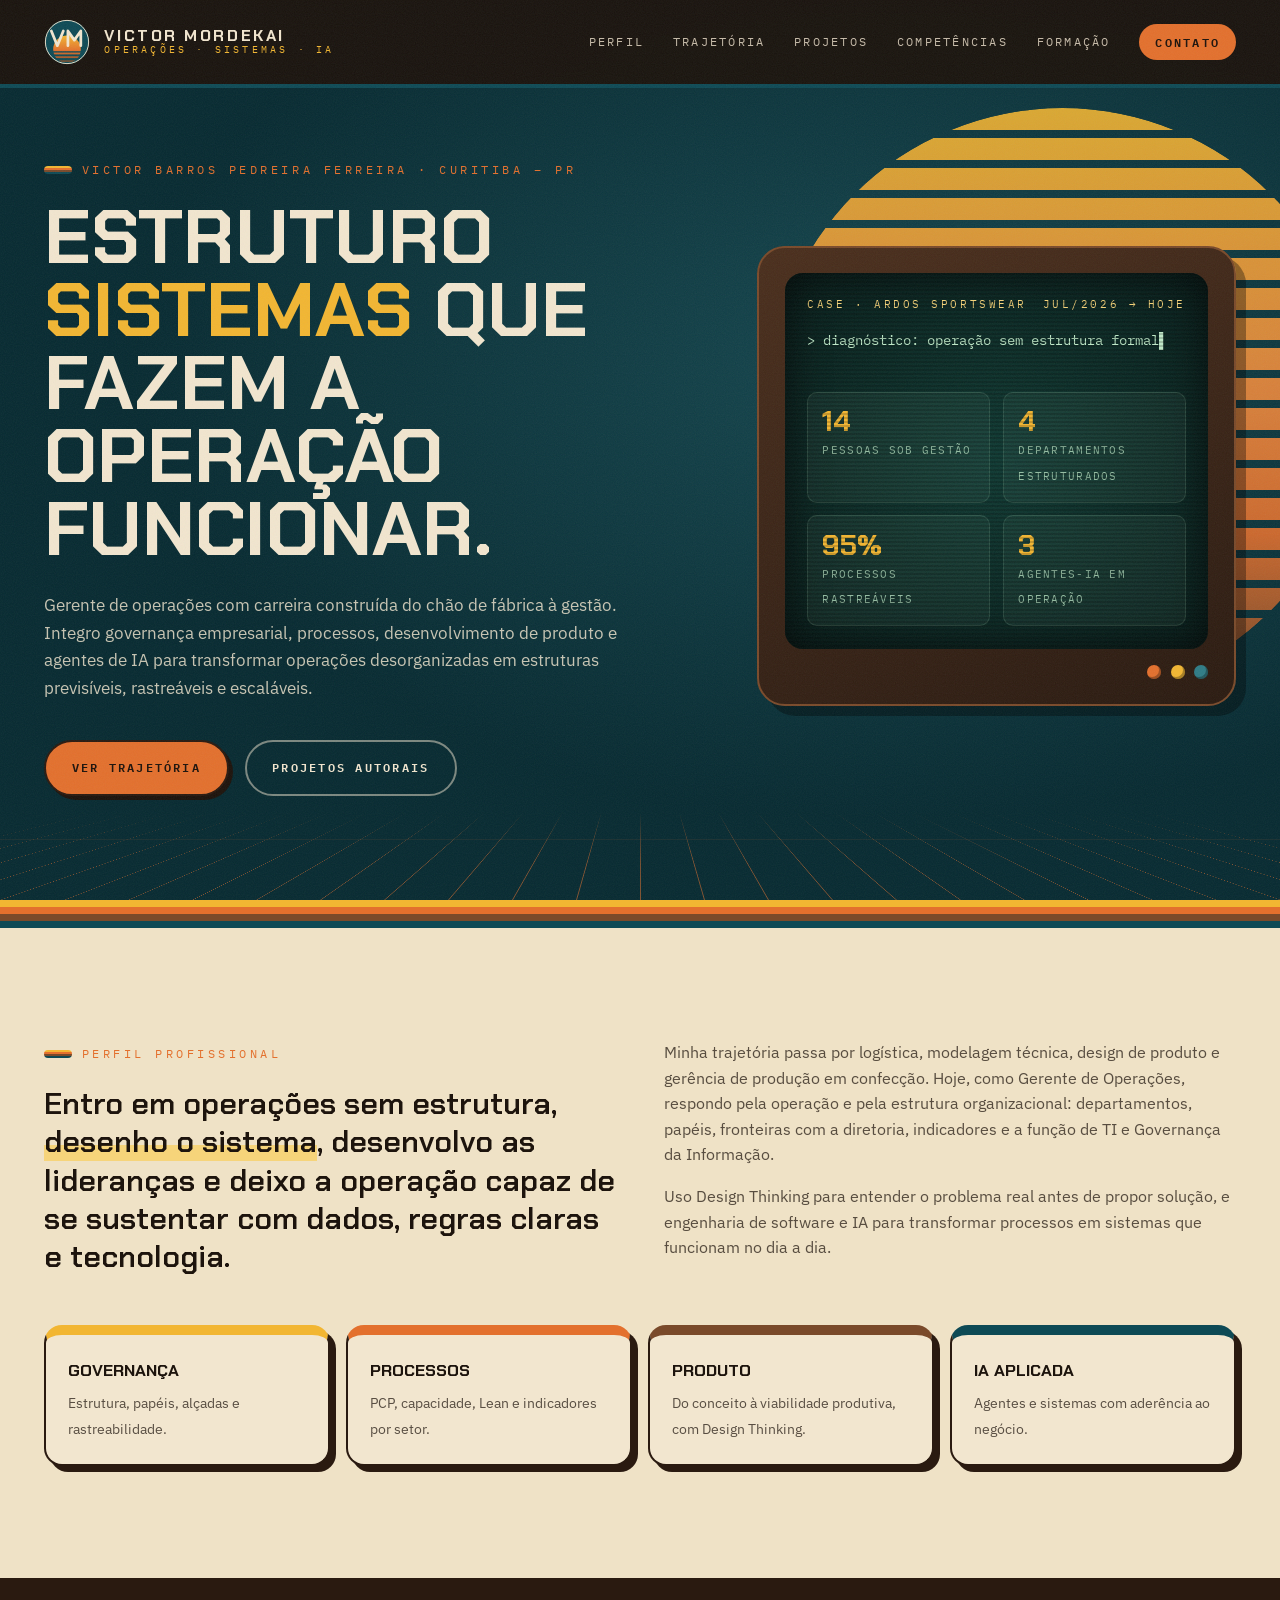
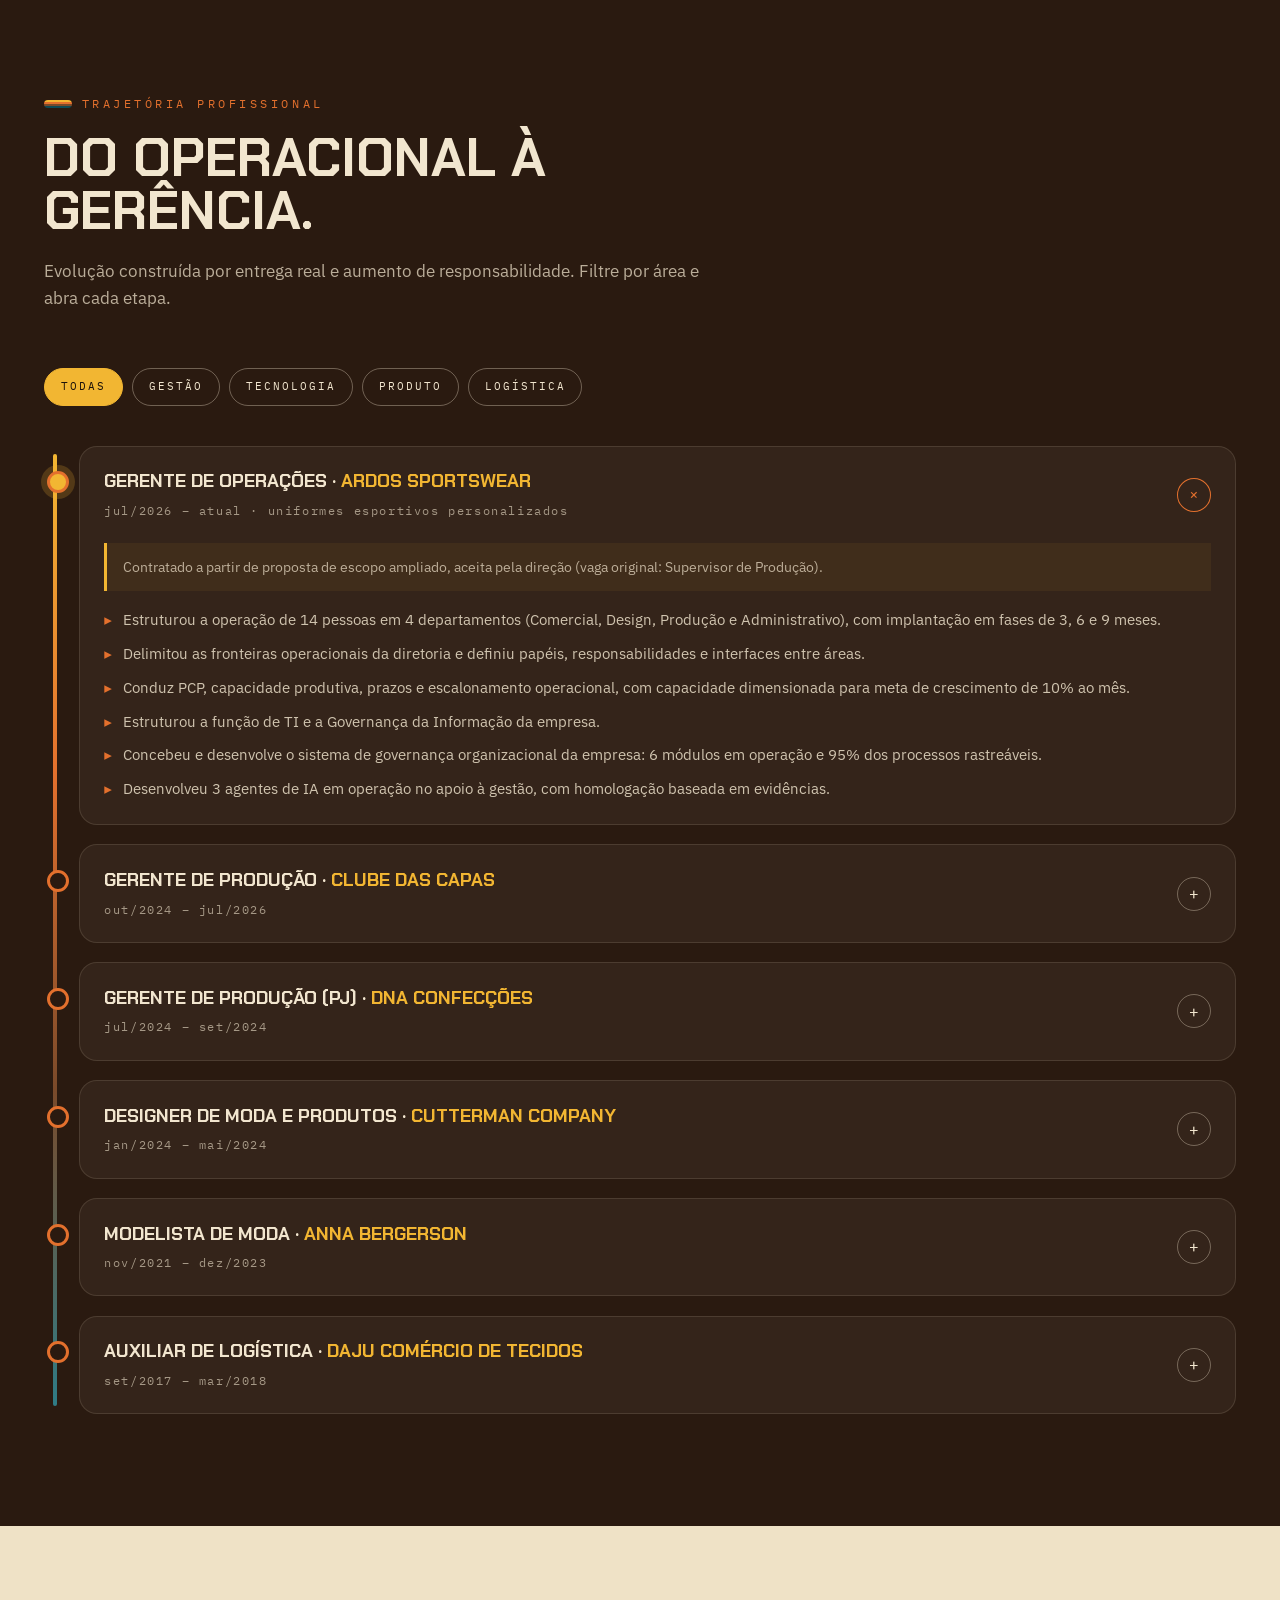
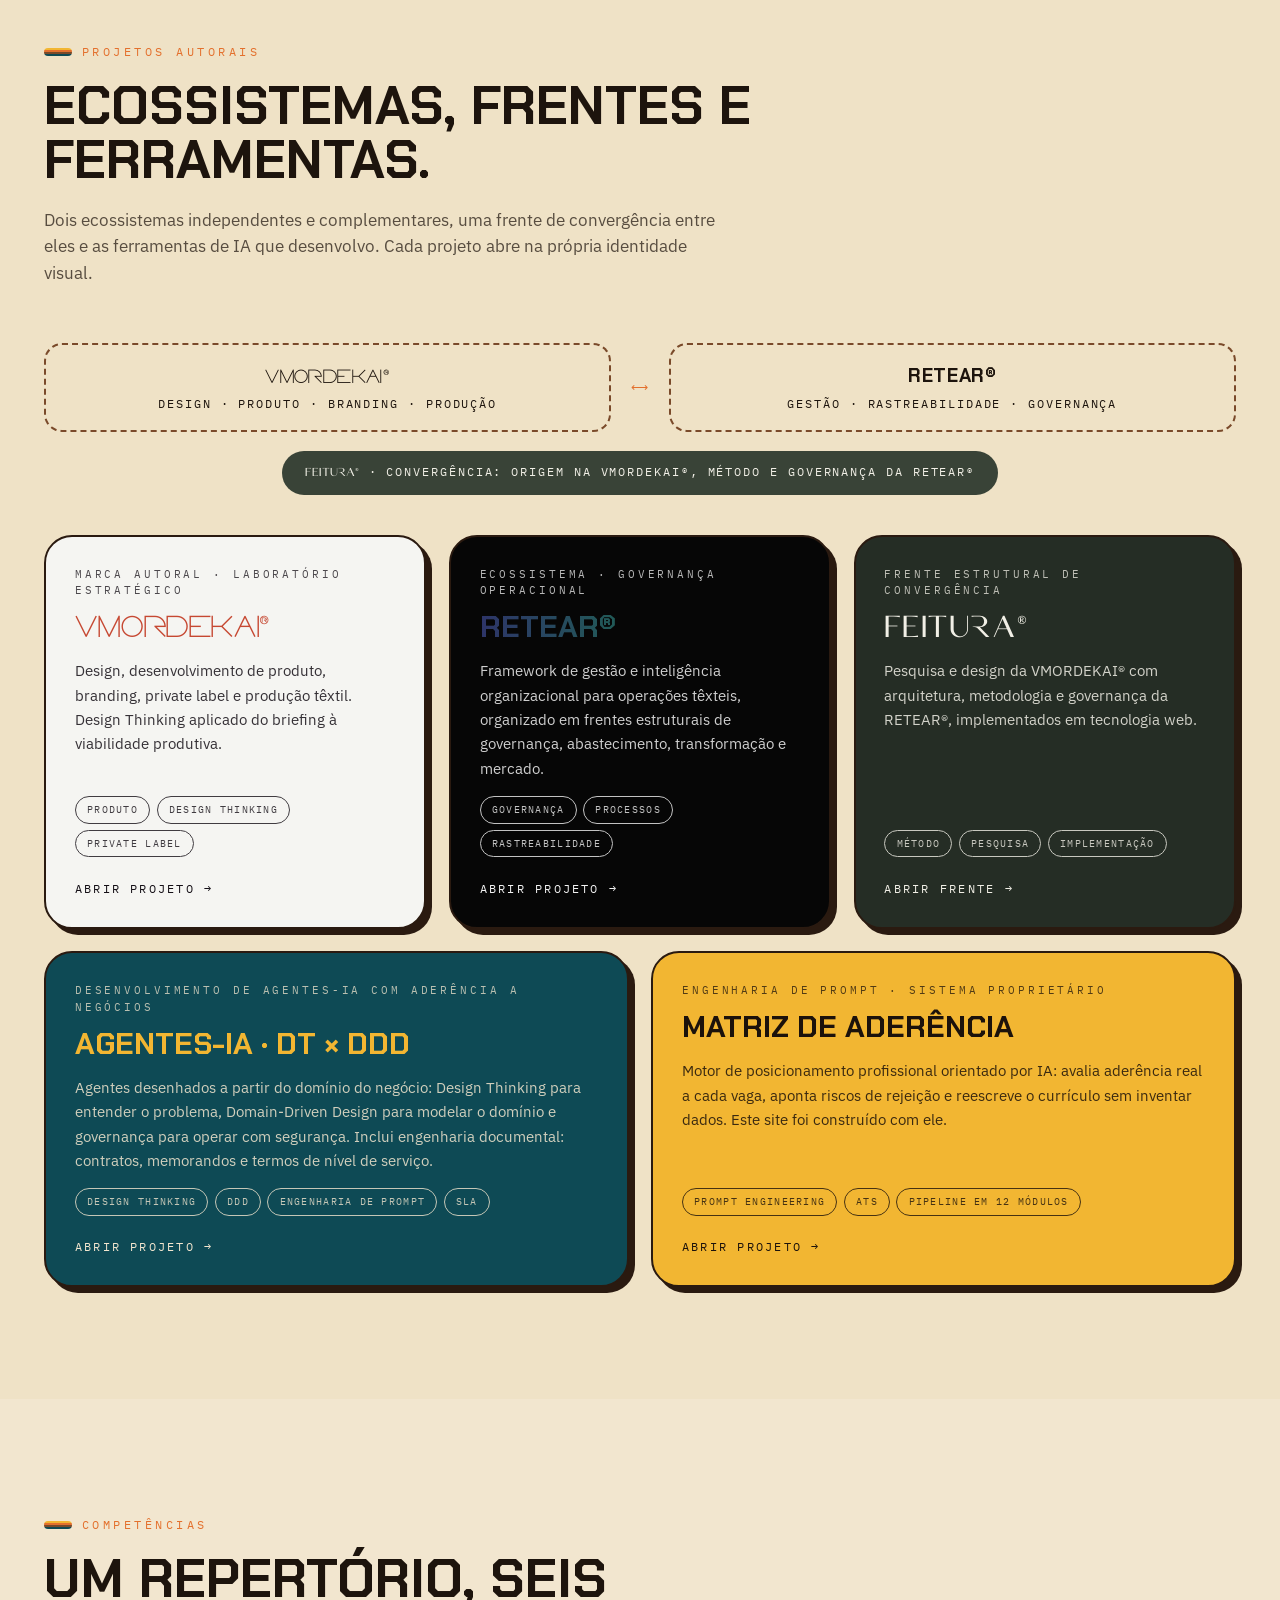
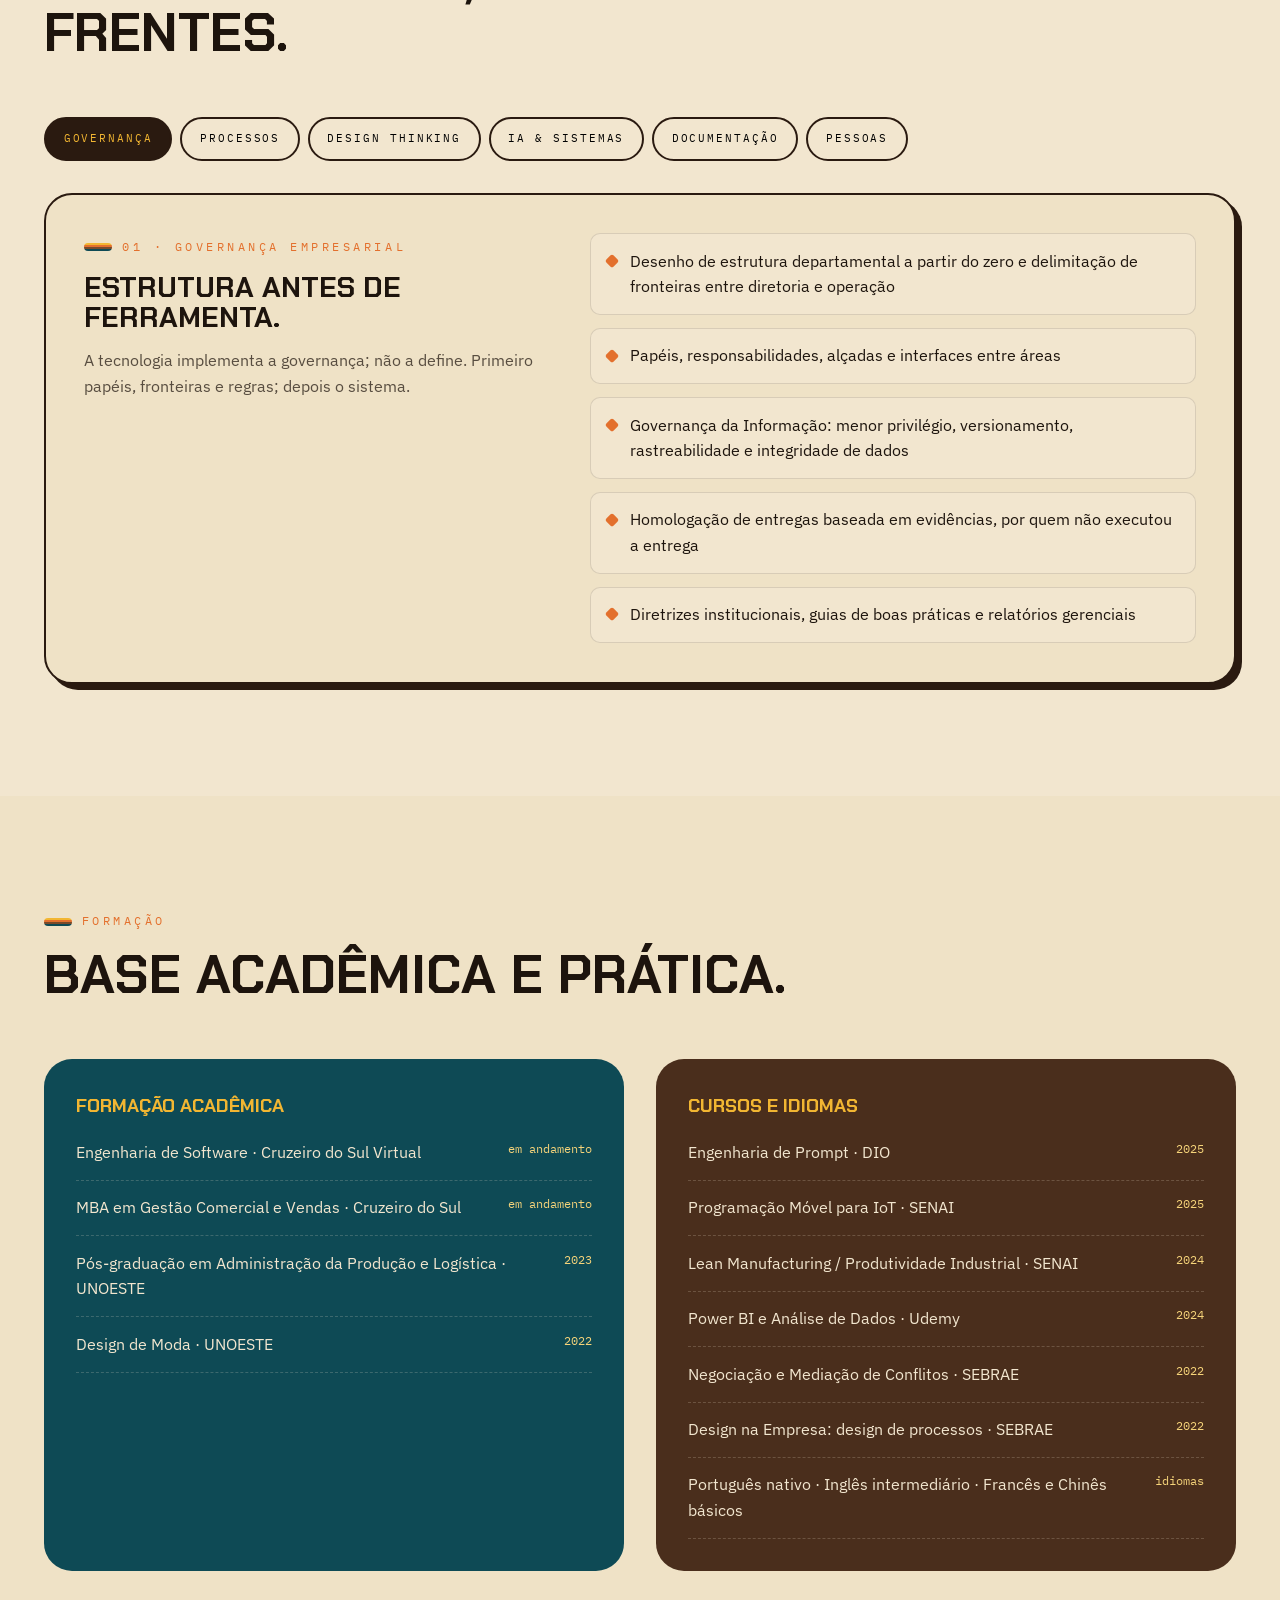
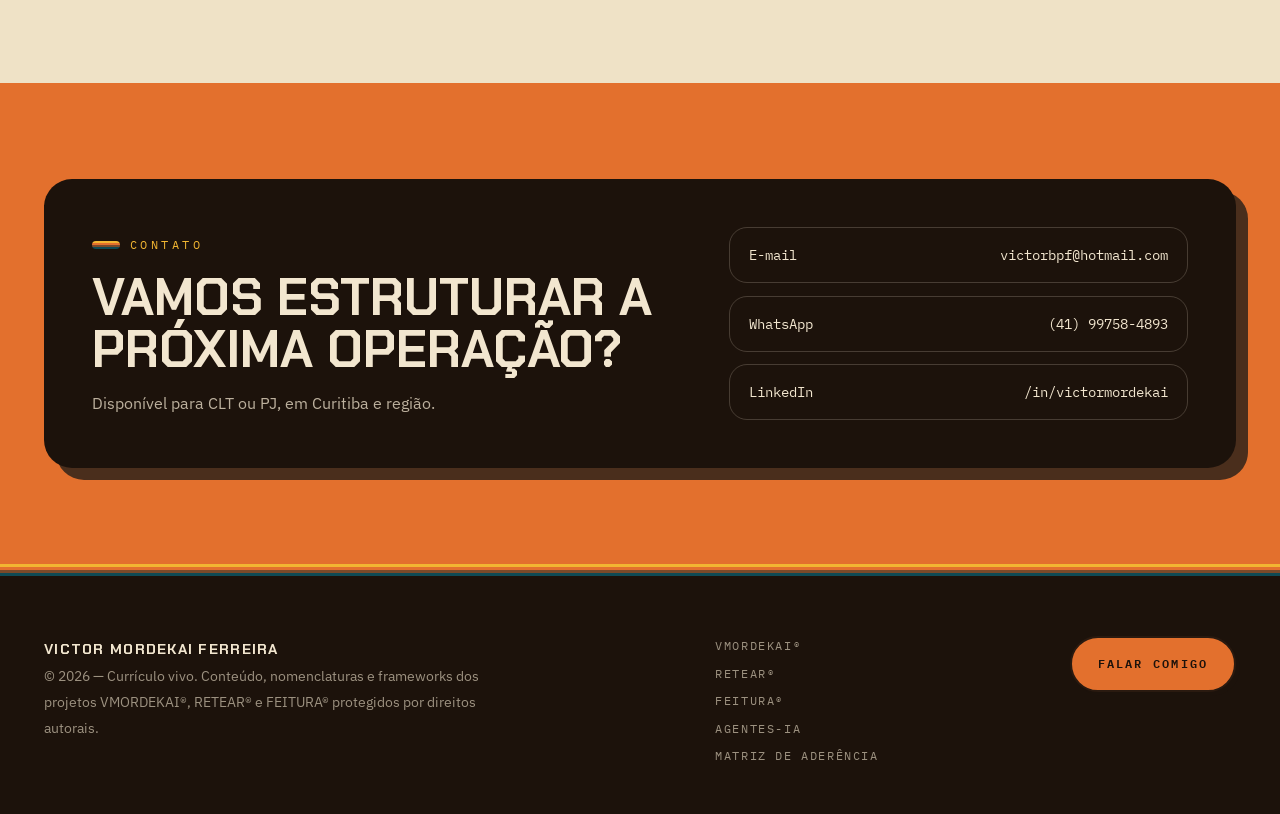
==== commit 432f9dc5: "logos e fontes" ====
--- a/index.html
+++ b/index.html
@@ -37,6 +37,7 @@
   ========================================= -->
 
   <link rel="stylesheet" href="css/core/variables.css">
+  <link rel="stylesheet" href="css/core/fonts.css">
   <link rel="stylesheet" href="css/core/base.css">
   <link rel="stylesheet" href="css/core/navigation.css">
   <link rel="stylesheet" href="css/core/components.css">
@@ -325,17 +326,17 @@
         </div>
 
         <div class="ecosystem fade-up" aria-label="Hierarquia dos projetos">
-          <div class="eco-node"><b>VMORDEKAI®</b>design · produto · branding · produção</div>
+          <div class="eco-node"><b class="wm-vmordekai">VMORDEKAI®</b>design · produto · branding · produção</div>
           <div class="eco-link" aria-hidden="true">⟷</div>
           <div class="eco-node"><b>RETEAR®</b>gestão · rastreabilidade · governança</div>
-          <div class="eco-bridge">FEITURA® · convergência: origem na VMORDEKAI®, método e governança da RETEAR®</div>
+          <div class="eco-bridge"><span class="wm-feitura">FEITURA®</span> · convergência: origem na VMORDEKAI®, método e governança da RETEAR®</div>
         </div>
 
         <div class="projects">
 
           <a href="pages/vmordekai.html" class="project-card card-vmordekai fade-up">
             <small>Marca autoral · laboratório estratégico</small>
-            <h3>VMORDEKAI®</h3>
+            <h3 class="wm-vmordekai">VMORDEKAI®</h3>
             <p>Design, desenvolvimento de produto, branding, private label e produção têxtil. Design Thinking aplicado do briefing à viabilidade produtiva.</p>
             <div class="tag-row"><span>Produto</span><span>Design Thinking</span><span>Private label</span></div>
             <span class="go">Abrir projeto</span>
@@ -351,7 +352,7 @@
 
           <a href="pages/feitura.html" class="project-card card-feitura fade-up">
             <small>Frente estrutural de convergência</small>
-            <h3>FEITURA®</h3>
+            <h3 class="wm-feitura">FEITURA®</h3>
             <p>Pesquisa e design da VMORDEKAI® com arquitetura, metodologia e governança da RETEAR®, implementados em tecnologia web.</p>
             <div class="tag-row"><span>Método</span><span>Pesquisa</span><span>Implementação</span></div>
             <span class="go">Abrir frente</span>
--- a/css/core/fonts.css
+++ b/css/core/fonts.css
@@ -0,0 +1,32 @@
+/* =========================================================
+   fonts.css — fontes identitárias das marcas
+   Uso exclusivo em wordmarks (nome da marca), nunca no corpo.
+   · VMORDEKAI-ID → assets/fonts/vmordekai.otf
+   · FEITURA-ID   → assets/fonts/feitura.otf
+========================================================= */
+
+@font-face{
+  font-family:"VMORDEKAI-ID";
+  src:url("../../assets/fonts/vmordekai.otf") format("opentype");
+  font-display:swap;
+}
+
+@font-face{
+  font-family:"FEITURA-ID";
+  src:url("../../assets/fonts/feitura.otf") format("opentype");
+  font-display:swap;
+}
+
+.wm-vmordekai{
+  font-family:"VMORDEKAI-ID", var(--font-display) !important;
+  text-transform:none !important;
+  font-weight:400 !important;
+  letter-spacing:.02em !important;
+}
+
+.wm-feitura{
+  font-family:"FEITURA-ID", "Libre Baskerville", Georgia, serif !important;
+  text-transform:none !important;
+  font-weight:400 !important;
+  letter-spacing:.02em !important;
+}
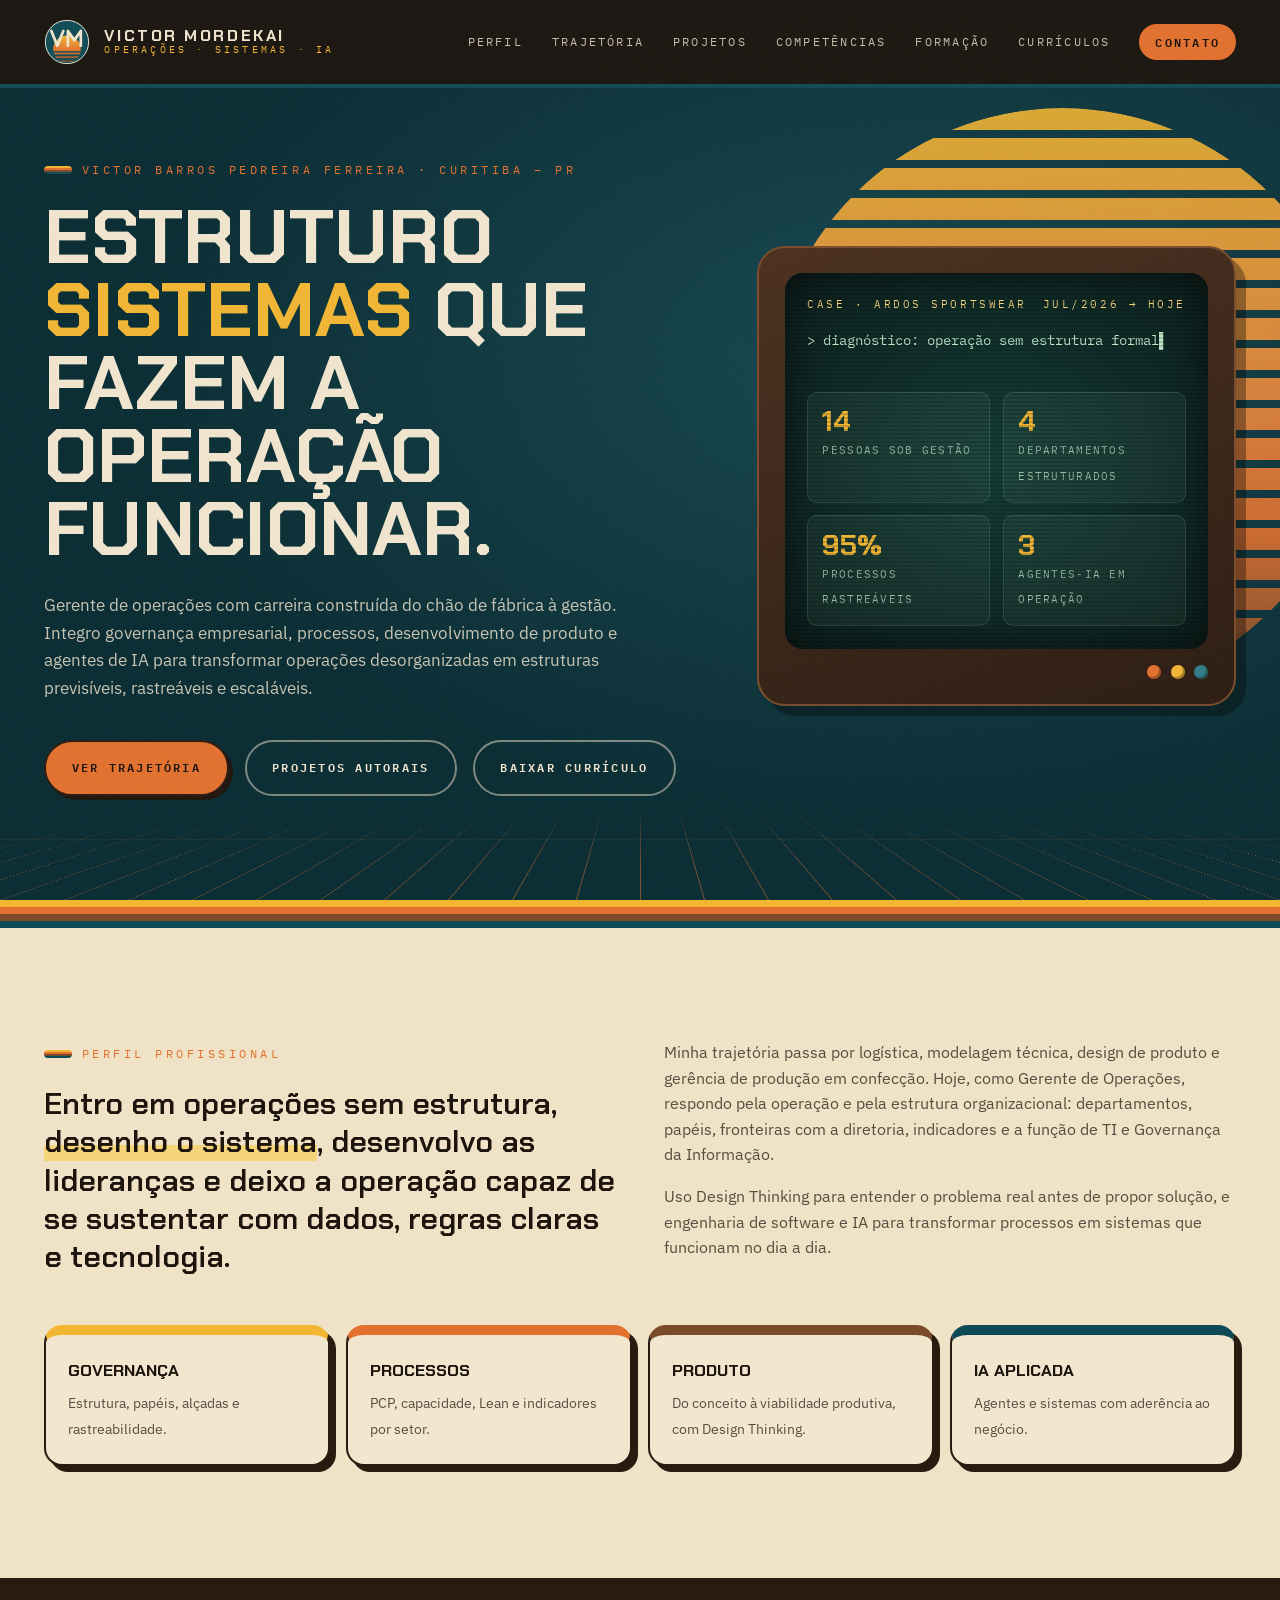
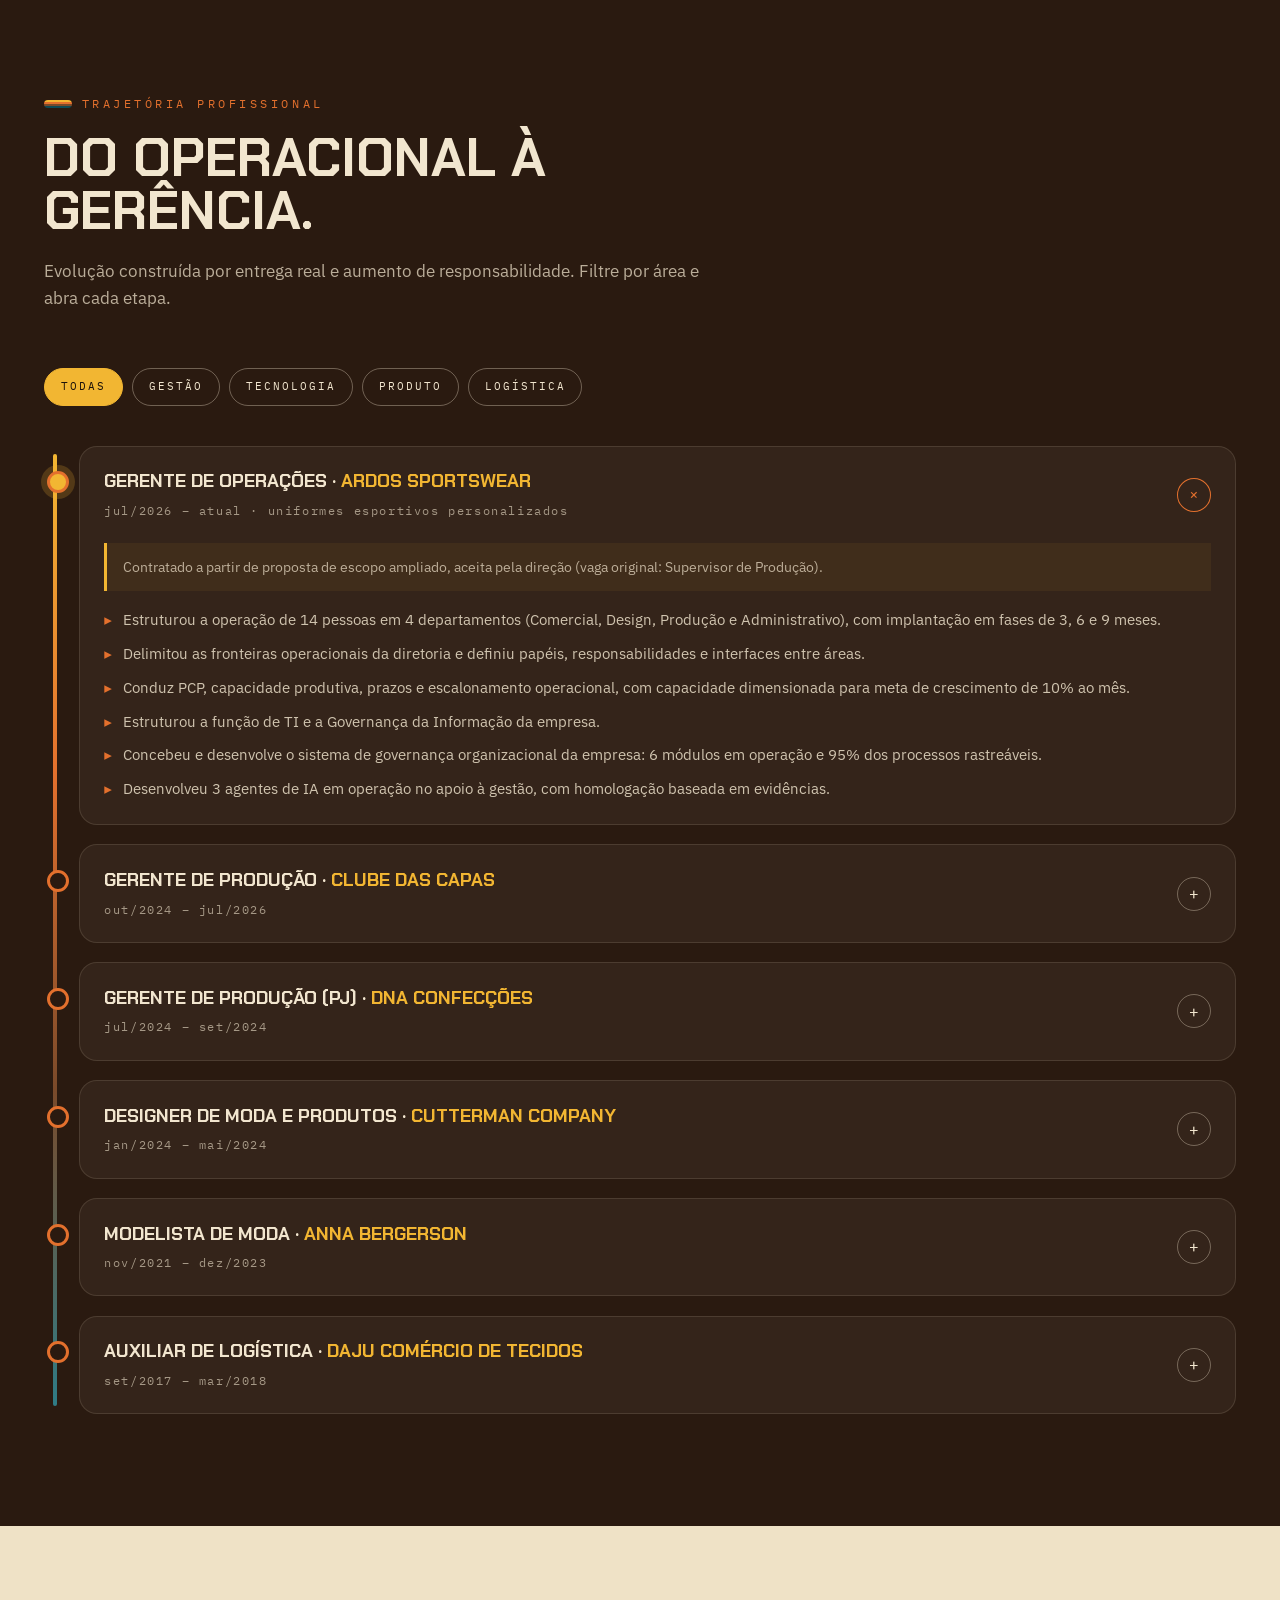
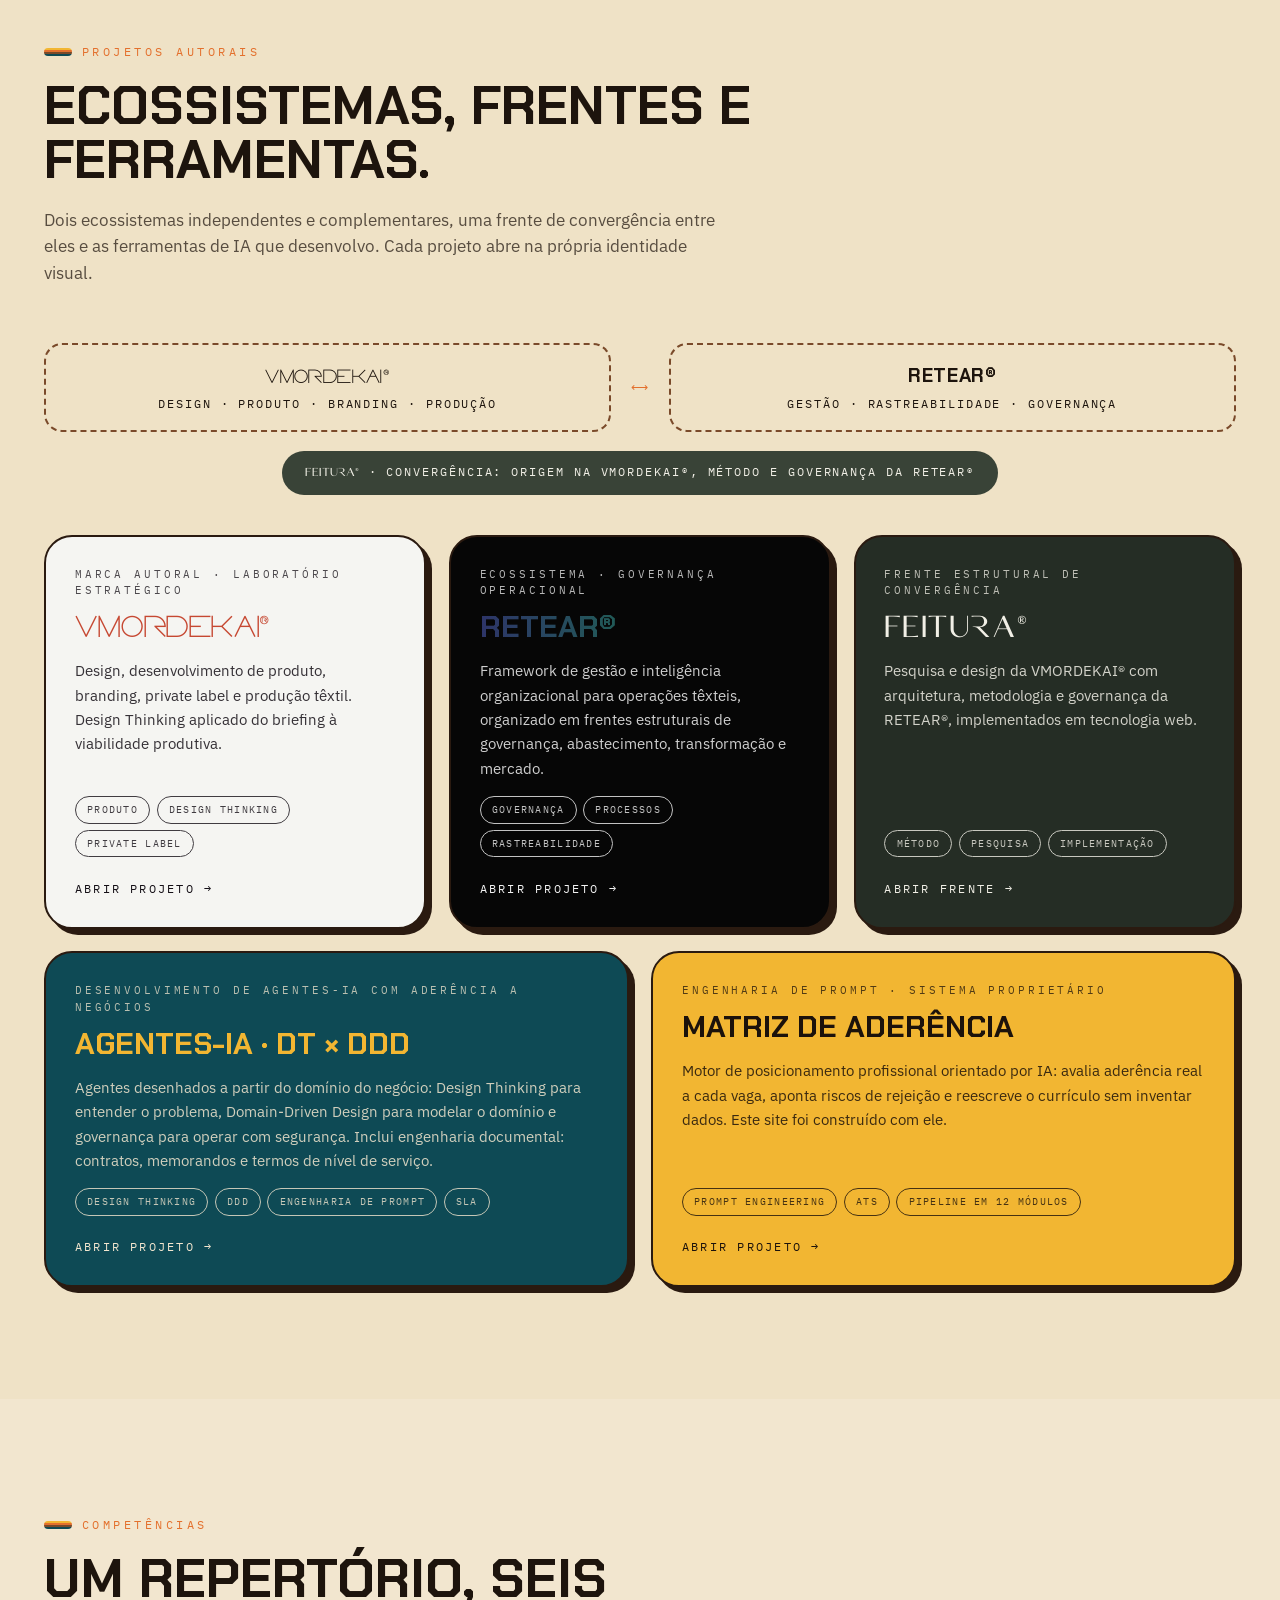
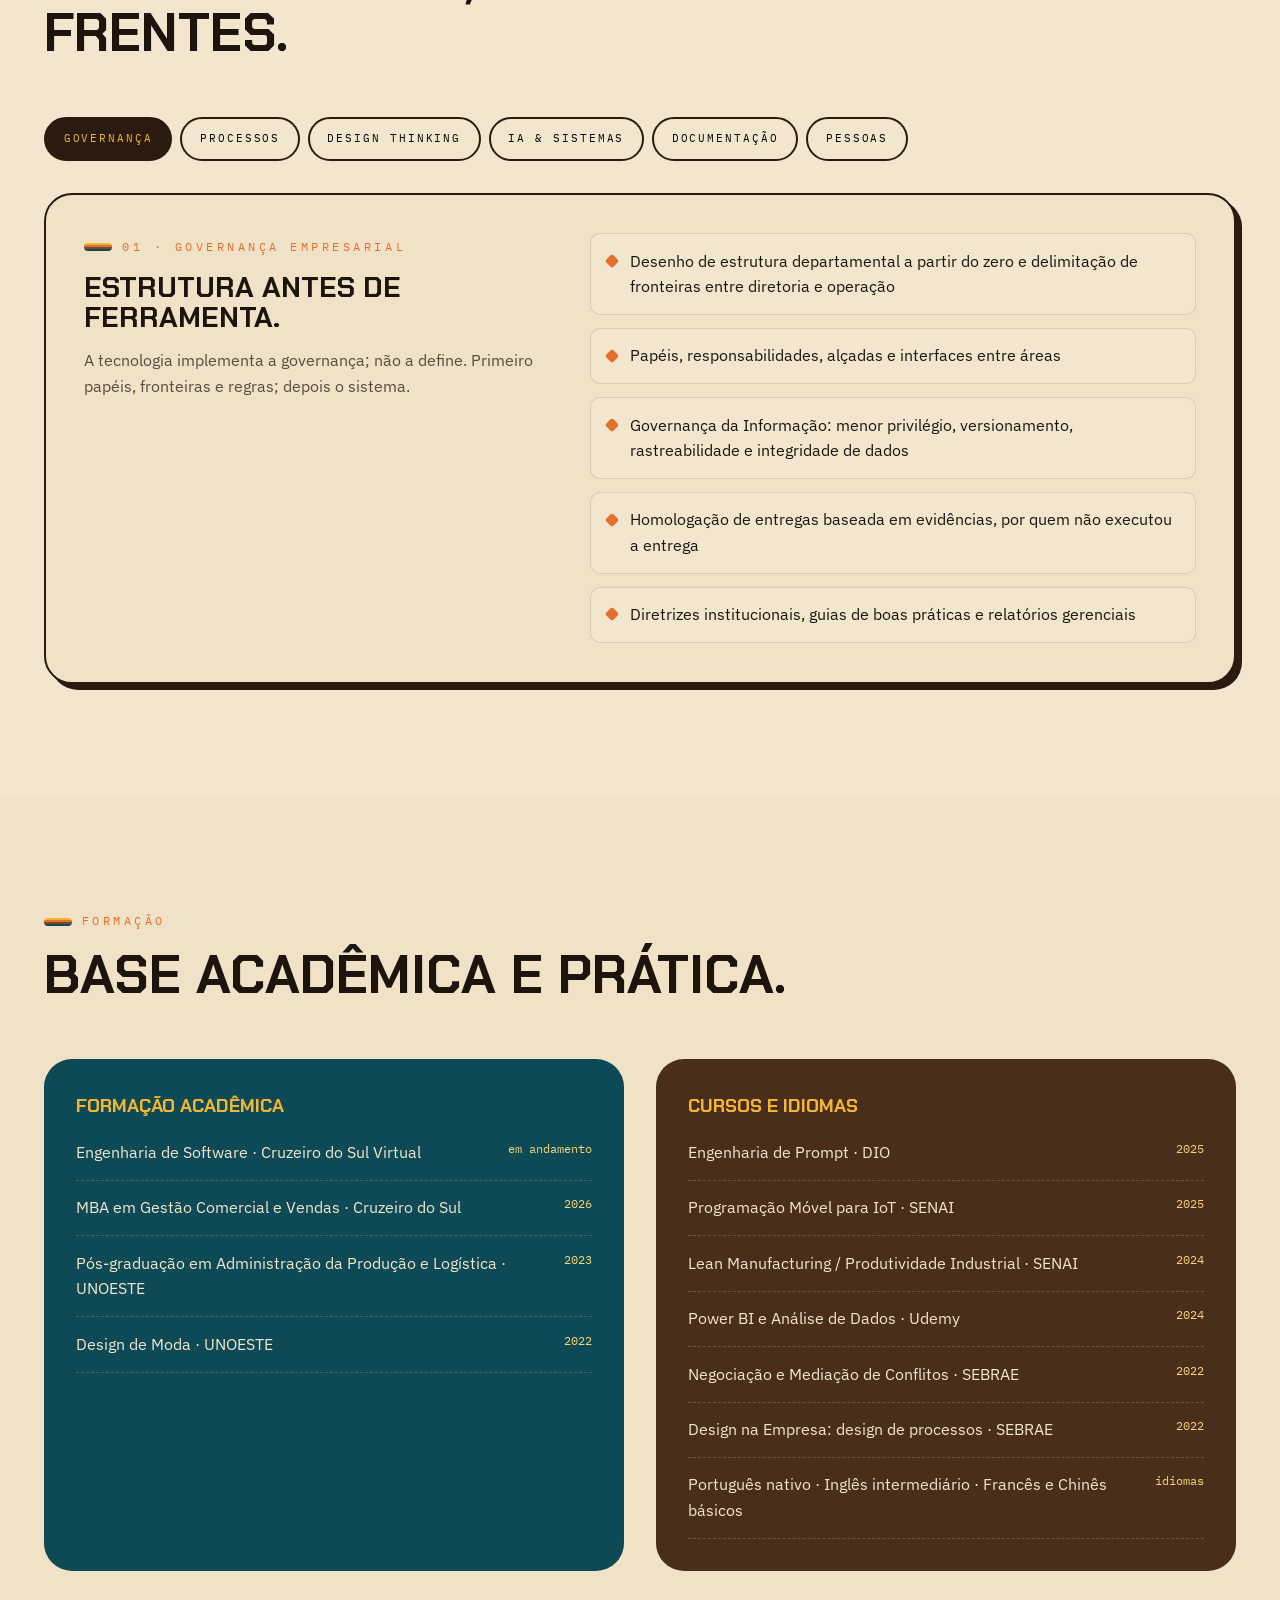
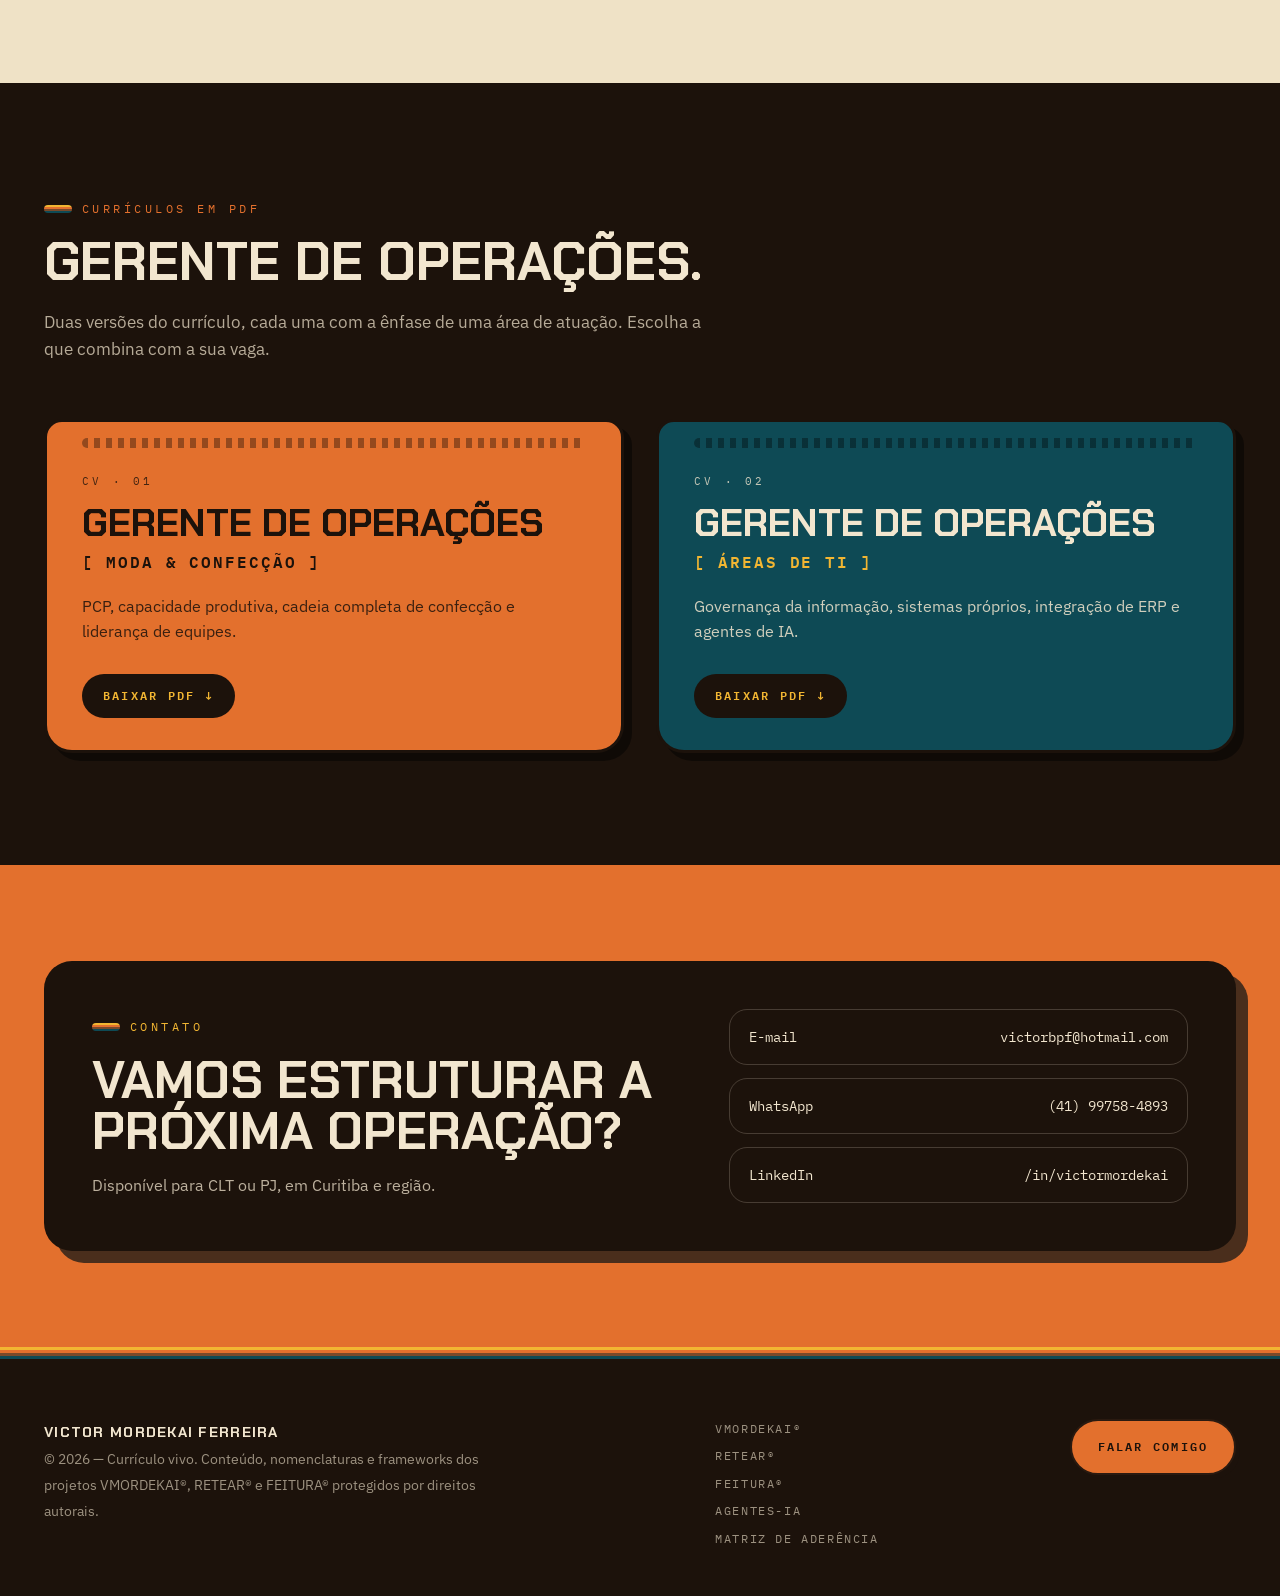
==== commit ec59f3d7: "Botão de currículo" ====
--- a/index.html
+++ b/index.html
@@ -73,6 +73,7 @@
         <a href="#projetos">Projetos</a>
         <a href="#competencias">Competências</a>
         <a href="#formacao">Formação</a>
+        <a href="#curriculos">Currículos</a>
         <a href="#contato" class="nav-cta">Contato</a>
       </nav>
 
@@ -107,6 +108,7 @@
           <div class="hero-actions">
             <a href="#trajetoria" class="btn btn-primary">Ver trajetória</a>
             <a href="#projetos" class="btn btn-secondary">Projetos autorais</a>
+            <a href="#curriculos" class="btn btn-secondary">Baixar currículo</a>
           </div>
 
         </div>
@@ -511,7 +513,7 @@
             <h3>Formação acadêmica</h3>
             <ul>
               <li>Engenharia de Software · Cruzeiro do Sul Virtual <span>em andamento</span></li>
-              <li>MBA em Gestão Comercial e Vendas · Cruzeiro do Sul <span>em andamento</span></li>
+              <li>MBA em Gestão Comercial e Vendas · Cruzeiro do Sul <span>2026</span></li>
               <li>Pós-graduação em Administração da Produção e Logística · UNOESTE <span>2023</span></li>
               <li>Design de Moda · UNOESTE <span>2022</span></li>
             </ul>
@@ -536,6 +538,48 @@
     </section>
 
     <!-- ========================================
+         CURRÍCULOS PARA DOWNLOAD
+    ========================================= -->
+
+    <section class="section cv-section" id="curriculos">
+      <div class="container">
+
+        <div class="section-head fade-up">
+          <span class="eyebrow">Currículos em PDF</span>
+          <h2>Gerente de Operações.</h2>
+          <p>Duas versões do currículo, cada uma com a ênfase de uma área de atuação. Escolha a que combina com a sua vaga.</p>
+        </div>
+
+        <div class="cv-grid">
+
+          <a class="cv-cartridge cv-moda fade-up"
+             href="assets/docs/curriculo-victor-ferreira-operacoes-moda-confeccao.pdf"
+             download="Curriculo_Victor_Ferreira_Operacoes_Moda_Confeccao.pdf">
+            <span class="cv-slot" aria-hidden="true"></span>
+            <small>CV · 01</small>
+            <h3>Gerente de Operações</h3>
+            <span class="cv-area">[ Moda &amp; Confecção ]</span>
+            <p>PCP, capacidade produtiva, cadeia completa de confecção e liderança de equipes.</p>
+            <span class="cv-download">Baixar PDF ↓</span>
+          </a>
+
+          <a class="cv-cartridge cv-ti fade-up"
+             href="assets/docs/curriculo-victor-ferreira-operacoes-sistemas-ti.pdf"
+             download="Curriculo_Victor_Ferreira_Operacoes_Sistemas_TI.pdf">
+            <span class="cv-slot" aria-hidden="true"></span>
+            <small>CV · 02</small>
+            <h3>Gerente de Operações</h3>
+            <span class="cv-area">[ Áreas de TI ]</span>
+            <p>Governança da informação, sistemas próprios, integração de ERP e agentes de IA.</p>
+            <span class="cv-download">Baixar PDF ↓</span>
+          </a>
+
+        </div>
+
+      </div>
+    </section>
+
+    <!-- ========================================
          CONTATO
     ========================================= -->
 
--- a/css/core/components.css
+++ b/css/core/components.css
@@ -864,3 +864,99 @@
 @keyframes blink{
   50%{ opacity:0; }
 }
+
+/* =========================================================
+   CURRÍCULOS PARA DOWNLOAD (cartuchos retrô)
+========================================================= */
+
+.cv-section{
+  background:var(--brown-950);
+  color:var(--cream);
+}
+
+.cv-section .section-head p{
+  color:rgba(242,230,207,.72);
+}
+
+.cv-grid{
+  display:grid;
+  grid-template-columns:1fr 1fr;
+  gap:2rem;
+}
+
+.cv-cartridge{
+  position:relative;
+  display:flex;
+  flex-direction:column;
+  padding:3.2rem 2.2rem 2rem;
+  border-radius:var(--radius-m) var(--radius-m) var(--radius-l) var(--radius-l);
+  border:3px solid var(--brown-950);
+  box-shadow:8px 8px 0 rgba(0,0,0,.45);
+  transition:transform .35s var(--ease), box-shadow .35s var(--ease);
+}
+
+.cv-cartridge:hover{
+  transform:translate(-4px,-4px);
+  box-shadow:12px 12px 0 rgba(0,0,0,.45);
+}
+
+.cv-slot{
+  position:absolute;
+  top:1rem;
+  left:2.2rem;
+  right:2.2rem;
+  height:10px;
+  border-radius:5px;
+  background:repeating-linear-gradient(90deg, rgba(0,0,0,.35) 0 6px, transparent 6px 12px);
+}
+
+.cv-moda{ background:var(--orange); color:var(--brown-950); }
+.cv-ti{ background:var(--petrol); color:var(--cream); }
+
+.cv-cartridge small{
+  font-family:var(--font-mono);
+  font-size:.7rem;
+  letter-spacing:.2rem;
+  opacity:.8;
+}
+
+.cv-cartridge h3{
+  font-family:var(--font-display);
+  text-transform:uppercase;
+  font-size:clamp(1.6rem,3vw,2.4rem);
+  line-height:1;
+  margin:.8rem 0 .4rem;
+}
+
+.cv-area{
+  font-family:var(--font-mono);
+  font-size:1rem;
+  font-weight:600;
+  letter-spacing:.12rem;
+  text-transform:uppercase;
+}
+
+.cv-ti .cv-area{ color:var(--yellow); }
+
+.cv-cartridge p{
+  margin:1.2rem 0 1.8rem;
+  opacity:.85;
+  flex:1;
+}
+
+.cv-download{
+  align-self:flex-start;
+  padding:.8rem 1.3rem;
+  border-radius:var(--radius-pill);
+  background:var(--brown-950);
+  color:var(--yellow);
+  font-family:var(--font-mono);
+  font-size:.74rem;
+  font-weight:600;
+  letter-spacing:.14rem;
+  text-transform:uppercase;
+}
+
+@media (max-width:860px){
+  .cv-grid{ grid-template-columns:1fr; }
+}
